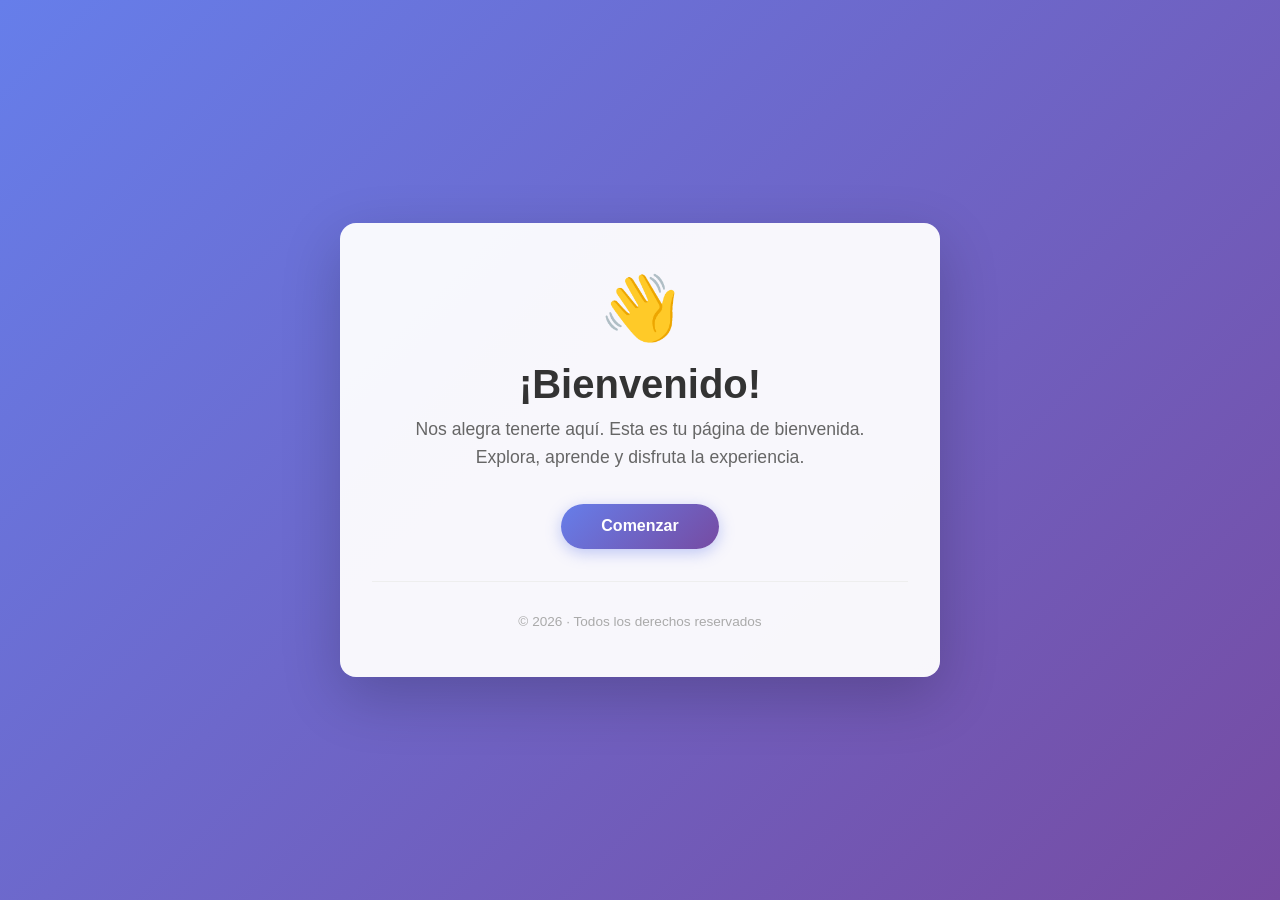
==== index.html @ 2884fd00 "Add welcome page HTML https://claude.ai/code/session_01JZQooZSbKswadDfYvVpJS7" ====
<!DOCTYPE html>
<html lang="es">
<head>
  <meta charset="UTF-8">
  <meta name="viewport" content="width=device-width, initial-scale=1.0">
  <title>Bienvenida</title>
  <style>
    * {
      margin: 0;
      padding: 0;
      box-sizing: border-box;
    }

    body {
      font-family: 'Segoe UI', Tahoma, Geneva, Verdana, sans-serif;
      background: linear-gradient(135deg, #667eea 0%, #764ba2 100%);
      min-height: 100vh;
      display: flex;
      align-items: center;
      justify-content: center;
    }

    .container {
      text-align: center;
      padding: 3rem 2rem;
      background: rgba(255, 255, 255, 0.95);
      border-radius: 16px;
      box-shadow: 0 20px 60px rgba(0, 0, 0, 0.2);
      max-width: 600px;
      width: 90%;
    }

    .icon {
      font-size: 4rem;
      margin-bottom: 1rem;
    }

    h1 {
      font-size: 2.5rem;
      color: #333;
      margin-bottom: 0.5rem;
    }

    .subtitle {
      font-size: 1.1rem;
      color: #666;
      margin-bottom: 2rem;
      line-height: 1.6;
    }

    .btn {
      display: inline-block;
      padding: 0.85rem 2.5rem;
      background: linear-gradient(135deg, #667eea, #764ba2);
      color: white;
      text-decoration: none;
      border-radius: 50px;
      font-size: 1rem;
      font-weight: 600;
      transition: transform 0.2s, box-shadow 0.2s;
      box-shadow: 0 4px 15px rgba(102, 126, 234, 0.4);
    }

    .btn:hover {
      transform: translateY(-2px);
      box-shadow: 0 8px 25px rgba(102, 126, 234, 0.5);
    }

    .divider {
      border: none;
      border-top: 1px solid #eee;
      margin: 2rem 0;
    }

    .footer {
      font-size: 0.85rem;
      color: #aaa;
    }
  </style>
</head>
<body>
  <div class="container">
    <div class="icon">👋</div>
    <h1>¡Bienvenido!</h1>
    <p class="subtitle">
      Nos alegra tenerte aquí. Esta es tu página de bienvenida.<br>
      Explora, aprende y disfruta la experiencia.
    </p>
    <a href="#" class="btn">Comenzar</a>
    <hr class="divider">
    <p class="footer">© 2026 · Todos los derechos reservados</p>
  </div>
</body>
</html>
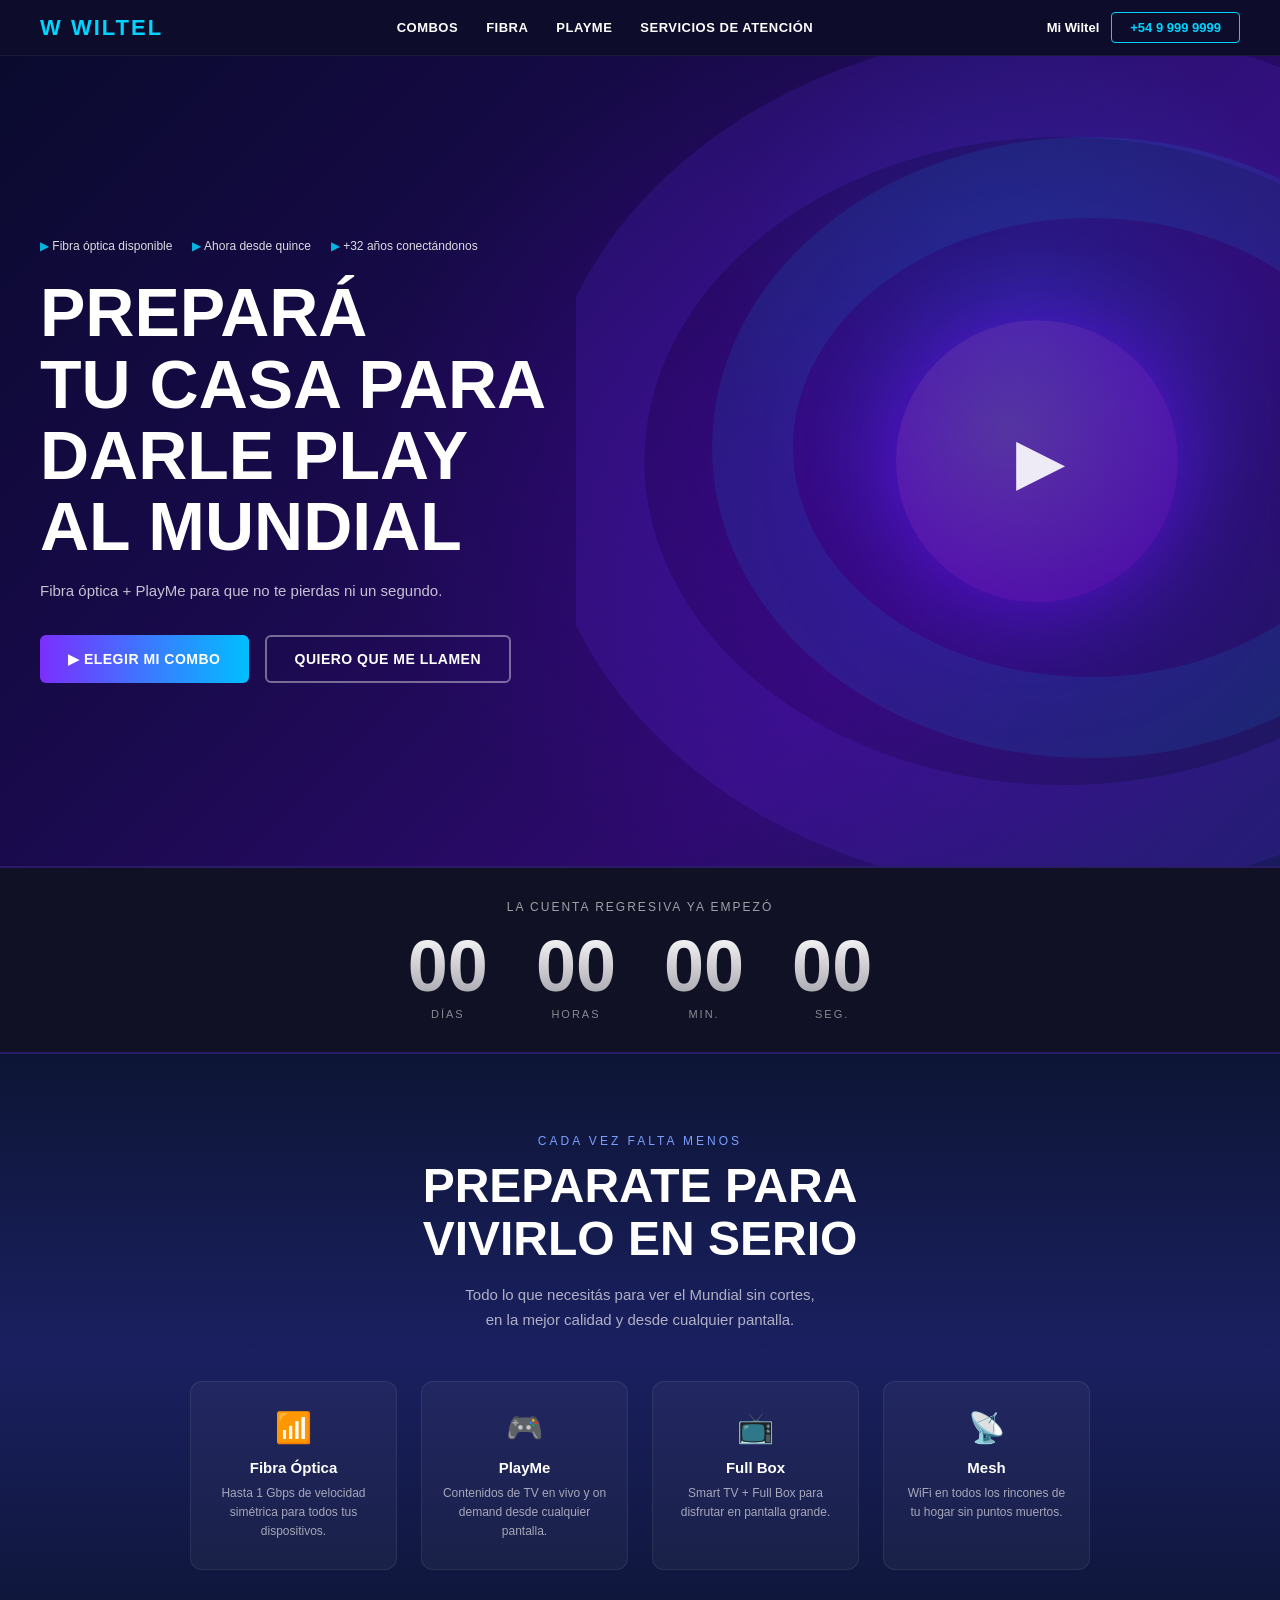
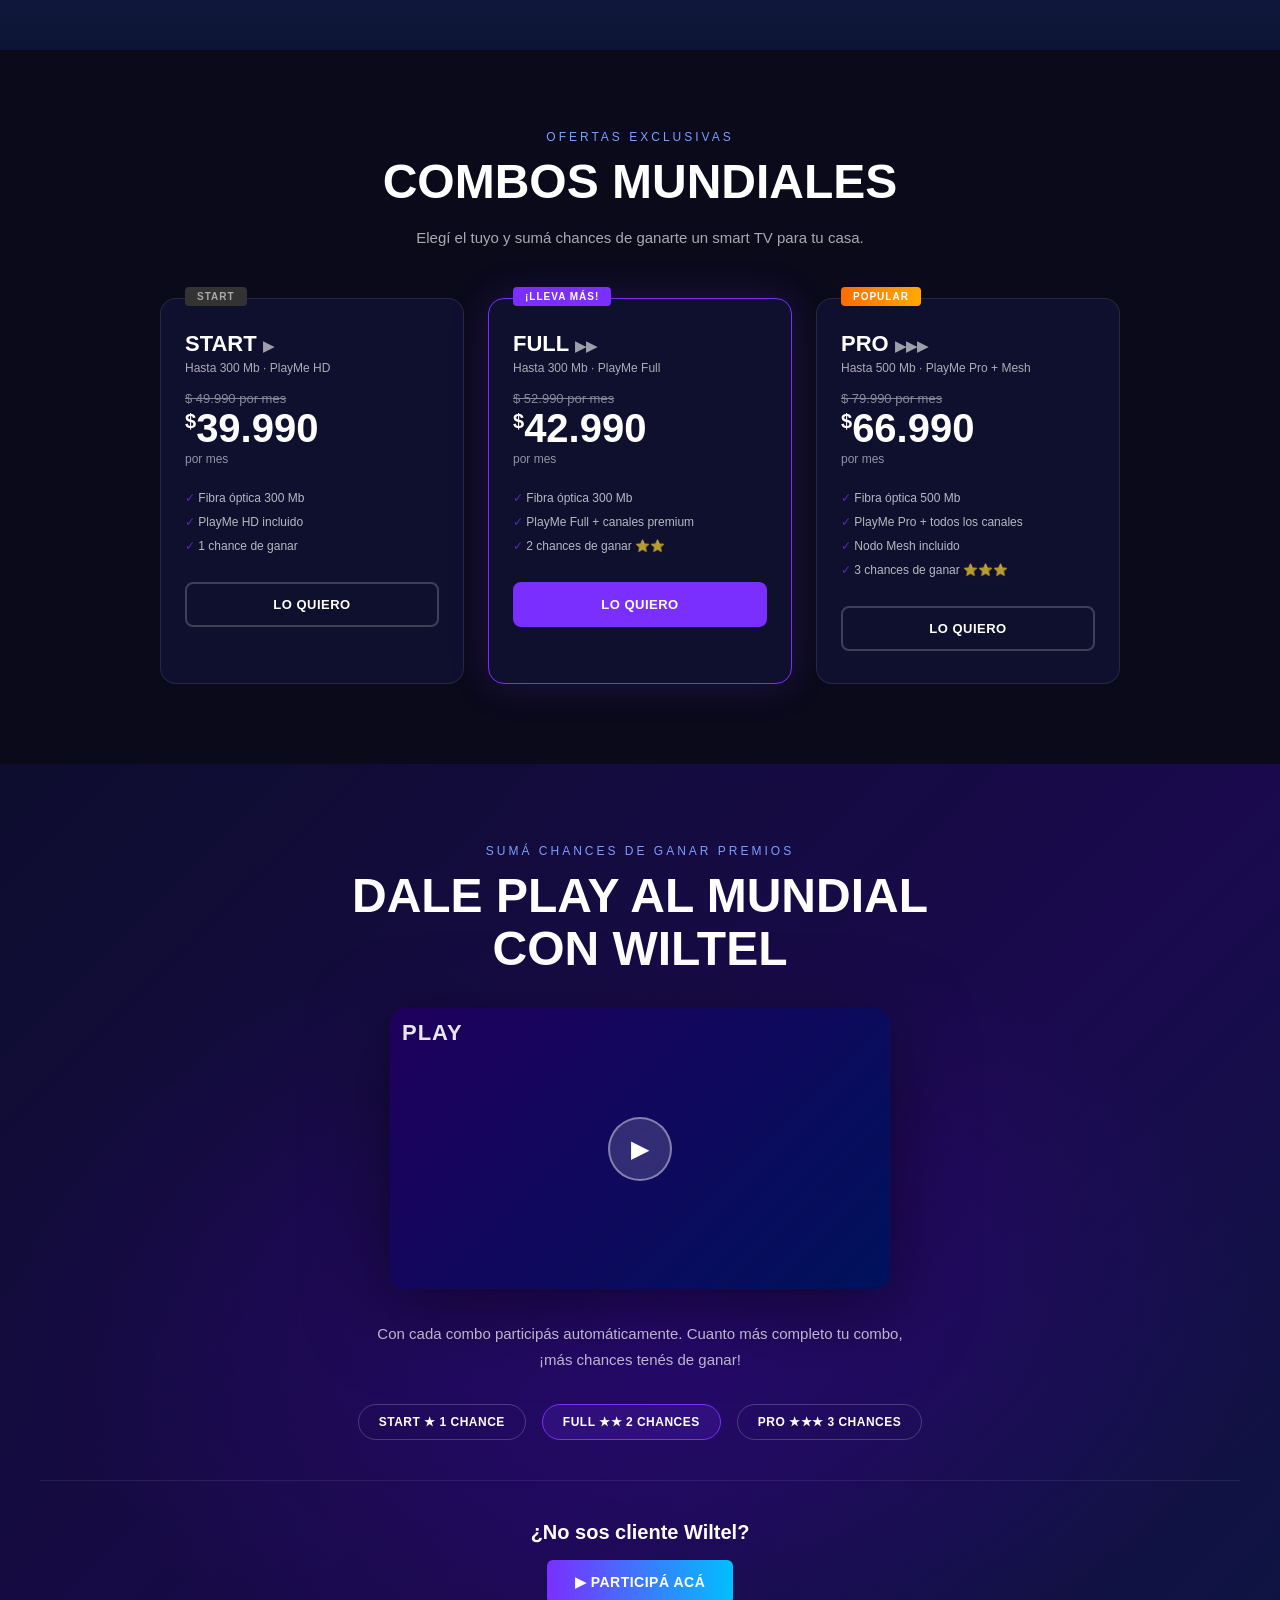
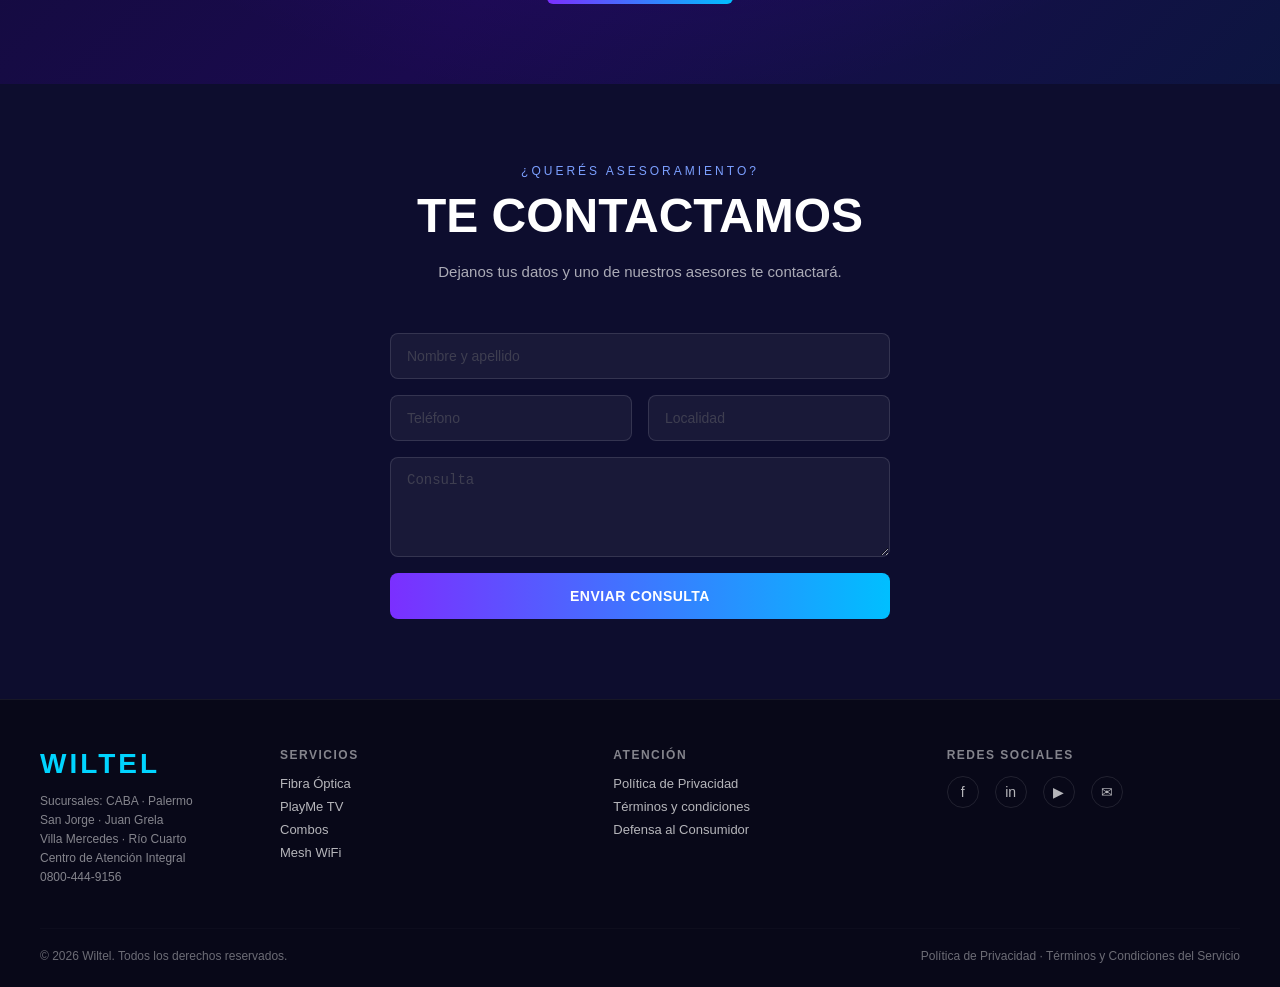
==== commit 4e4d7017: "Add landing page HTML based on Wiltel Mundial design Full single-file implementation with: nav, hero" ====
--- a/index.html
+++ b/index.html
@@ -1,94 +1,812 @@
 <!DOCTYPE html>
 <html lang="es">
 <head>
-  <meta charset="UTF-8">
-  <meta name="viewport" content="width=device-width, initial-scale=1.0">
-  <title>Bienvenida</title>
+  <meta charset="UTF-8" />
+  <meta name="viewport" content="width=device-width, initial-scale=1.0" />
+  <title>Wiltel – Prepará tu casa para darle Play al Mundial</title>
   <style>
-    * {
-      margin: 0;
-      padding: 0;
-      box-sizing: border-box;
-    }
-
+    /* ─── Reset & base ─────────────────────────────────────────── */
+    *, *::before, *::after { box-sizing: border-box; margin: 0; padding: 0; }
+    html { scroll-behavior: smooth; }
     body {
-      font-family: 'Segoe UI', Tahoma, Geneva, Verdana, sans-serif;
-      background: linear-gradient(135deg, #667eea 0%, #764ba2 100%);
-      min-height: 100vh;
+      font-family: 'Segoe UI', Arial, sans-serif;
+      background: #0a0a1a;
+      color: #fff;
+      overflow-x: hidden;
+    }
+    a { color: inherit; text-decoration: none; }
+    img { max-width: 100%; }
+
+    /* ─── NAV ───────────────────────────────────────────────────── */
+    nav {
+      position: sticky;
+      top: 0;
+      z-index: 100;
+      background: #0d0d2b;
+      display: flex;
+      align-items: center;
+      justify-content: space-between;
+      padding: 12px 40px;
+      border-bottom: 1px solid rgba(255,255,255,0.06);
+    }
+    .nav-logo {
+      font-size: 22px;
+      font-weight: 900;
+      color: #00d4ff;
+      letter-spacing: 2px;
+    }
+    .nav-links {
+      display: flex;
+      gap: 28px;
+      list-style: none;
+      font-size: 13px;
+      font-weight: 600;
+      text-transform: uppercase;
+      letter-spacing: .5px;
+    }
+    .nav-links a:hover { color: #00d4ff; }
+    .nav-cta {
+      display: flex;
+      gap: 12px;
+      align-items: center;
+      font-size: 13px;
+      font-weight: 700;
+    }
+    .nav-cta .btn-outline {
+      border: 1.5px solid #00d4ff;
+      color: #00d4ff;
+      padding: 7px 18px;
+      border-radius: 4px;
+    }
+
+    /* ─── HERO ──────────────────────────────────────────────────── */
+    .hero {
+      min-height: 90vh;
+      background: linear-gradient(135deg, #0a0a2e 0%, #1a0a4e 40%, #2d0a6e 70%, #1a1a5e 100%);
+      position: relative;
+      display: flex;
+      align-items: center;
+      padding: 80px 40px;
+      overflow: hidden;
+    }
+    .hero::before {
+      content: '';
+      position: absolute;
+      inset: 0;
+      background:
+        radial-gradient(ellipse 60% 80% at 70% 50%, rgba(120,0,255,.25) 0%, transparent 70%),
+        radial-gradient(ellipse 40% 60% at 80% 30%, rgba(0,150,255,.15) 0%, transparent 60%);
+    }
+    /* Swirl accent lines */
+    .hero::after {
+      content: '';
+      position: absolute;
+      right: 0; top: 0; bottom: 0;
+      width: 55%;
+      background: url("data:image/svg+xml,%3Csvg xmlns='http://www.w3.org/2000/svg' viewBox='0 0 600 600'%3E%3Cellipse cx='400' cy='300' rx='350' ry='280' fill='none' stroke='rgba(100,50,255,0.15)' stroke-width='80'/%3E%3Cellipse cx='420' cy='290' rx='250' ry='200' fill='none' stroke='rgba(0,180,255,0.1)' stroke-width='60'/%3E%3C/svg%3E") center/cover no-repeat;
+      pointer-events: none;
+    }
+    .hero-content {
+      position: relative;
+      z-index: 1;
+      max-width: 580px;
+    }
+    .hero-badges {
+      display: flex;
+      gap: 20px;
+      font-size: 12px;
+      margin-bottom: 24px;
+      opacity: .85;
+    }
+    .hero-badges span::before { content: '▶ '; color: #00d4ff; }
+    .hero h1 {
+      font-size: clamp(36px, 5.5vw, 68px);
+      font-weight: 900;
+      line-height: 1.05;
+      text-transform: uppercase;
+      margin-bottom: 16px;
+    }
+    .hero p {
+      font-size: 15px;
+      opacity: .75;
+      margin-bottom: 32px;
+      line-height: 1.6;
+    }
+    .hero-buttons {
+      display: flex;
+      gap: 16px;
+      flex-wrap: wrap;
+    }
+    .btn-primary {
+      background: linear-gradient(90deg, #7b2fff, #00bfff);
+      color: #fff;
+      padding: 14px 28px;
+      border-radius: 6px;
+      font-size: 14px;
+      font-weight: 700;
+      text-transform: uppercase;
+      letter-spacing: .5px;
+      border: none;
+      cursor: pointer;
+      display: inline-flex;
+      align-items: center;
+      gap: 8px;
+      transition: opacity .2s;
+    }
+    .btn-primary:hover { opacity: .85; }
+    .btn-secondary {
+      background: transparent;
+      color: #fff;
+      padding: 14px 28px;
+      border-radius: 6px;
+      font-size: 14px;
+      font-weight: 700;
+      text-transform: uppercase;
+      letter-spacing: .5px;
+      border: 2px solid rgba(255,255,255,.4);
+      cursor: pointer;
+      transition: border-color .2s;
+    }
+    .btn-secondary:hover { border-color: #fff; }
+
+    /* Play orb */
+    .hero-orb {
+      position: absolute;
+      right: 8%;
+      top: 50%;
+      transform: translateY(-50%);
+      width: clamp(180px, 22vw, 300px);
+      aspect-ratio: 1;
+      background: radial-gradient(circle at 40% 40%, rgba(255,255,255,.15), rgba(120,0,255,.4));
+      border-radius: 50%;
       display: flex;
       align-items: center;
       justify-content: center;
-    }
-
-    .container {
+      box-shadow: 0 0 80px rgba(120,0,255,.5), 0 0 160px rgba(0,150,255,.2);
+      z-index: 1;
+    }
+    .hero-orb::after {
+      content: '▶';
+      font-size: clamp(40px, 5vw, 70px);
+      color: rgba(255,255,255,.9);
+      margin-left: 8px;
+    }
+
+    /* ─── COUNTDOWN ─────────────────────────────────────────────── */
+    .countdown-bar {
+      background: #111125;
+      padding: 32px 40px;
       text-align: center;
-      padding: 3rem 2rem;
-      background: rgba(255, 255, 255, 0.95);
+      border-top: 2px solid rgba(100,50,255,.3);
+      border-bottom: 2px solid rgba(100,50,255,.3);
+    }
+    .countdown-bar p {
+      font-size: 12px;
+      text-transform: uppercase;
+      letter-spacing: 2px;
+      opacity: .6;
+      margin-bottom: 16px;
+    }
+    .countdown-units {
+      display: flex;
+      justify-content: center;
+      gap: clamp(16px, 4vw, 48px);
+    }
+    .countdown-unit {
+      display: flex;
+      flex-direction: column;
+      align-items: center;
+      gap: 6px;
+    }
+    .countdown-number {
+      font-size: clamp(36px, 6vw, 72px);
+      font-weight: 900;
+      line-height: 1;
+      background: linear-gradient(180deg, #fff 0%, rgba(255,255,255,.6) 100%);
+      -webkit-background-clip: text;
+      -webkit-text-fill-color: transparent;
+    }
+    .countdown-label {
+      font-size: 11px;
+      letter-spacing: 2px;
+      text-transform: uppercase;
+      opacity: .5;
+    }
+
+    /* ─── FEATURES ──────────────────────────────────────────────── */
+    .features {
+      background: linear-gradient(180deg, #0d1535 0%, #1a2060 50%, #0d1535 100%);
+      padding: 80px 40px;
+      text-align: center;
+    }
+    .section-eyebrow {
+      font-size: 12px;
+      letter-spacing: 3px;
+      text-transform: uppercase;
+      color: #7b9fff;
+      margin-bottom: 12px;
+    }
+    .section-title {
+      font-size: clamp(28px, 4vw, 48px);
+      font-weight: 900;
+      text-transform: uppercase;
+      line-height: 1.1;
+      margin-bottom: 16px;
+    }
+    .section-subtitle {
+      font-size: 15px;
+      opacity: .65;
+      max-width: 540px;
+      margin: 0 auto 48px;
+      line-height: 1.7;
+    }
+    .features-grid {
+      display: grid;
+      grid-template-columns: repeat(auto-fit, minmax(180px, 1fr));
+      gap: 24px;
+      max-width: 900px;
+      margin: 0 auto;
+    }
+    .feature-card {
+      background: rgba(255,255,255,.04);
+      border: 1px solid rgba(255,255,255,.08);
+      border-radius: 12px;
+      padding: 28px 20px;
+      text-align: center;
+      transition: border-color .2s, transform .2s;
+    }
+    .feature-card:hover { border-color: rgba(0,212,255,.4); transform: translateY(-4px); }
+    .feature-icon {
+      font-size: 30px;
+      margin-bottom: 14px;
+      display: block;
+    }
+    .feature-card h3 { font-size: 15px; font-weight: 800; margin-bottom: 8px; }
+    .feature-card p { font-size: 12px; opacity: .6; line-height: 1.6; }
+
+    /* ─── COMBOS ────────────────────────────────────────────────── */
+    .combos {
+      background: #0a0a1a;
+      padding: 80px 40px;
+      text-align: center;
+    }
+    .combos-grid {
+      display: grid;
+      grid-template-columns: repeat(auto-fit, minmax(260px, 1fr));
+      gap: 24px;
+      max-width: 960px;
+      margin: 0 auto;
+    }
+    .combo-card {
+      background: #0f0f2e;
+      border: 1px solid rgba(255,255,255,.1);
       border-radius: 16px;
-      box-shadow: 0 20px 60px rgba(0, 0, 0, 0.2);
-      max-width: 600px;
-      width: 90%;
-    }
-
-    .icon {
-      font-size: 4rem;
-      margin-bottom: 1rem;
-    }
-
-    h1 {
-      font-size: 2.5rem;
-      color: #333;
-      margin-bottom: 0.5rem;
-    }
-
-    .subtitle {
-      font-size: 1.1rem;
-      color: #666;
-      margin-bottom: 2rem;
-      line-height: 1.6;
-    }
-
-    .btn {
-      display: inline-block;
-      padding: 0.85rem 2.5rem;
-      background: linear-gradient(135deg, #667eea, #764ba2);
-      color: white;
-      text-decoration: none;
+      padding: 32px 24px;
+      text-align: left;
+      position: relative;
+      transition: transform .2s;
+    }
+    .combo-card:hover { transform: translateY(-6px); }
+    .combo-badge {
+      position: absolute;
+      top: -12px;
+      left: 24px;
+      font-size: 10px;
+      font-weight: 800;
+      text-transform: uppercase;
+      letter-spacing: 1px;
+      padding: 4px 12px;
+      border-radius: 4px;
+    }
+    .badge-start { background: #333; color: #aaa; }
+    .badge-full { background: #7b2fff; color: #fff; }
+    .badge-pro { background: linear-gradient(90deg, #ff6b00, #ffaa00); color: #fff; }
+    .combo-name {
+      font-size: 22px;
+      font-weight: 900;
+      text-transform: uppercase;
+      margin-bottom: 4px;
+    }
+    .combo-name span { font-size: 14px; opacity: .6; }
+    .combo-speeds {
+      font-size: 12px;
+      opacity: .65;
+      margin-bottom: 16px;
+    }
+    .combo-price-old {
+      font-size: 13px;
+      opacity: .5;
+      text-decoration: line-through;
+      margin-bottom: 2px;
+    }
+    .combo-price {
+      font-size: clamp(28px, 4vw, 40px);
+      font-weight: 900;
+      line-height: 1;
+      margin-bottom: 4px;
+    }
+    .combo-price sup { font-size: .5em; vertical-align: super; }
+    .combo-price-label { font-size: 12px; opacity: .55; margin-bottom: 20px; }
+    .combo-features { list-style: none; font-size: 12px; opacity: .7; line-height: 2; margin-bottom: 24px; }
+    .combo-features li::before { content: '✓ '; color: #7b2fff; }
+    .btn-combo {
+      width: 100%;
+      padding: 13px;
+      border-radius: 8px;
+      font-size: 13px;
+      font-weight: 800;
+      text-transform: uppercase;
+      letter-spacing: .5px;
+      border: 2px solid rgba(255,255,255,.2);
+      background: transparent;
+      color: #fff;
+      cursor: pointer;
+      transition: background .2s, border-color .2s;
+    }
+    .btn-combo:hover { background: rgba(255,255,255,.08); border-color: #fff; }
+    .combo-card.featured { border-color: #7b2fff; box-shadow: 0 0 40px rgba(123,47,255,.2); }
+    .combo-card.featured .btn-combo { background: #7b2fff; border-color: #7b2fff; }
+    .combo-card.featured .btn-combo:hover { background: #6a1fff; }
+
+    /* ─── PROMO ─────────────────────────────────────────────────── */
+    .promo {
+      background: linear-gradient(135deg, #0d0d2e 0%, #1a0a4e 60%, #0d1540 100%);
+      padding: 80px 40px;
+      text-align: center;
+      position: relative;
+      overflow: hidden;
+    }
+    .promo::before {
+      content: '';
+      position: absolute;
+      inset: 0;
+      background: radial-gradient(ellipse 70% 60% at 50% 60%, rgba(100,0,255,.18) 0%, transparent 70%);
+    }
+    .promo-inner { position: relative; z-index: 1; }
+    .promo-video {
+      width: min(500px, 90%);
+      aspect-ratio: 16/9;
+      margin: 32px auto;
+      border-radius: 16px;
+      overflow: hidden;
+      background: linear-gradient(135deg, #1a0050 0%, #001a50 100%);
+      display: flex;
+      align-items: center;
+      justify-content: center;
+      position: relative;
+      box-shadow: 0 20px 80px rgba(0,0,0,.5);
+    }
+    .promo-video-bg {
+      position: absolute;
+      inset: 0;
+      background: linear-gradient(135deg, #200060, #001060);
+      opacity: .8;
+    }
+    .promo-play-btn {
+      position: relative;
+      z-index: 1;
+      width: 64px;
+      height: 64px;
+      background: rgba(255,255,255,.15);
+      border: 2px solid rgba(255,255,255,.4);
+      border-radius: 50%;
+      display: flex;
+      align-items: center;
+      justify-content: center;
+      font-size: 24px;
+      backdrop-filter: blur(8px);
+      cursor: pointer;
+      transition: background .2s;
+    }
+    .promo-play-btn:hover { background: rgba(255,255,255,.25); }
+    .promo-video-label {
+      position: absolute;
+      top: 12px;
+      left: 12px;
+      font-size: 22px;
+      font-weight: 900;
+      color: rgba(255,255,255,.9);
+      letter-spacing: 1px;
+    }
+    .promo-desc {
+      max-width: 540px;
+      margin: 0 auto 32px;
+      font-size: 15px;
+      opacity: .7;
+      line-height: 1.7;
+    }
+    .promo-chances {
+      display: flex;
+      justify-content: center;
+      gap: 16px;
+      flex-wrap: wrap;
+      margin-bottom: 32px;
+    }
+    .chance-pill {
+      padding: 10px 20px;
       border-radius: 50px;
-      font-size: 1rem;
-      font-weight: 600;
-      transition: transform 0.2s, box-shadow 0.2s;
-      box-shadow: 0 4px 15px rgba(102, 126, 234, 0.4);
-    }
-
-    .btn:hover {
-      transform: translateY(-2px);
-      box-shadow: 0 8px 25px rgba(102, 126, 234, 0.5);
-    }
-
-    .divider {
+      font-size: 12px;
+      font-weight: 700;
+      text-transform: uppercase;
+      letter-spacing: .5px;
+      border: 1.5px solid rgba(255,255,255,.2);
+    }
+    .chance-pill.active { border-color: #7b2fff; background: rgba(123,47,255,.15); }
+    .non-client {
+      margin-top: 40px;
+      padding-top: 40px;
+      border-top: 1px solid rgba(255,255,255,.08);
+    }
+    .non-client p { font-size: 20px; font-weight: 700; margin-bottom: 16px; }
+
+    /* ─── CONTACT ───────────────────────────────────────────────── */
+    .contact {
+      background: #0d0d2e;
+      padding: 80px 40px;
+      text-align: center;
+    }
+    .contact-form {
+      max-width: 500px;
+      margin: 40px auto 0;
+      display: grid;
+      gap: 16px;
+    }
+    .form-row { display: grid; grid-template-columns: 1fr 1fr; gap: 16px; }
+    .contact-form input,
+    .contact-form textarea {
+      background: rgba(255,255,255,.05);
+      border: 1px solid rgba(255,255,255,.12);
+      border-radius: 8px;
+      padding: 14px 16px;
+      color: #fff;
+      font-size: 14px;
+      width: 100%;
+      transition: border-color .2s;
+    }
+    .contact-form input::placeholder,
+    .contact-form textarea::placeholder { opacity: .4; }
+    .contact-form input:focus,
+    .contact-form textarea:focus { outline: none; border-color: #7b2fff; }
+    .contact-form textarea { resize: vertical; min-height: 100px; }
+    .btn-submit {
+      background: linear-gradient(90deg, #7b2fff, #00bfff);
       border: none;
-      border-top: 1px solid #eee;
-      margin: 2rem 0;
-    }
-
-    .footer {
-      font-size: 0.85rem;
-      color: #aaa;
+      color: #fff;
+      padding: 15px;
+      border-radius: 8px;
+      font-size: 14px;
+      font-weight: 800;
+      text-transform: uppercase;
+      letter-spacing: .5px;
+      cursor: pointer;
+      transition: opacity .2s;
+    }
+    .btn-submit:hover { opacity: .85; }
+
+    /* ─── FOOTER ────────────────────────────────────────────────── */
+    footer {
+      background: #080818;
+      padding: 48px 40px 24px;
+      border-top: 1px solid rgba(255,255,255,.06);
+    }
+    .footer-top {
+      display: grid;
+      grid-template-columns: 200px 1fr 1fr 1fr;
+      gap: 40px;
+      margin-bottom: 40px;
+    }
+    .footer-logo { font-size: 28px; font-weight: 900; color: #00d4ff; letter-spacing: 3px; margin-bottom: 12px; }
+    .footer-tagline { font-size: 12px; opacity: .5; line-height: 1.6; }
+    .footer-col h4 { font-size: 12px; font-weight: 700; text-transform: uppercase; letter-spacing: 1.5px; margin-bottom: 14px; opacity: .5; }
+    .footer-col ul { list-style: none; }
+    .footer-col li { font-size: 13px; opacity: .7; margin-bottom: 8px; cursor: pointer; transition: opacity .2s; }
+    .footer-col li:hover { opacity: 1; }
+    .footer-bottom {
+      border-top: 1px solid rgba(255,255,255,.06);
+      padding-top: 20px;
+      display: flex;
+      justify-content: space-between;
+      align-items: center;
+      font-size: 12px;
+      opacity: .4;
+      flex-wrap: wrap;
+      gap: 12px;
+    }
+    .social-links { display: flex; gap: 16px; }
+    .social-icon {
+      width: 32px; height: 32px;
+      border: 1px solid rgba(255,255,255,.15);
+      border-radius: 50%;
+      display: flex; align-items: center; justify-content: center;
+      font-size: 14px;
+      opacity: .7;
+      cursor: pointer;
+      transition: opacity .2s, border-color .2s;
+    }
+    .social-icon:hover { opacity: 1; border-color: #00d4ff; }
+
+    /* ─── Responsive ────────────────────────────────────────────── */
+    @media (max-width: 768px) {
+      nav { padding: 12px 20px; }
+      .nav-links { display: none; }
+      .hero { padding: 60px 20px; }
+      .hero-orb { display: none; }
+      .countdown-bar, .features, .combos, .promo, .contact { padding: 60px 20px; }
+      .footer-top { grid-template-columns: 1fr 1fr; }
+      .form-row { grid-template-columns: 1fr; }
+      footer { padding: 40px 20px 20px; }
+    }
+    @media (max-width: 480px) {
+      .footer-top { grid-template-columns: 1fr; }
     }
   </style>
 </head>
 <body>
-  <div class="container">
-    <div class="icon">👋</div>
-    <h1>¡Bienvenido!</h1>
-    <p class="subtitle">
-      Nos alegra tenerte aquí. Esta es tu página de bienvenida.<br>
-      Explora, aprende y disfruta la experiencia.
+
+  <!-- NAV -->
+  <nav>
+    <div class="nav-logo">W WILTEL</div>
+    <ul class="nav-links">
+      <li><a href="#">Combos</a></li>
+      <li><a href="#">Fibra</a></li>
+      <li><a href="#">PlayMe</a></li>
+      <li><a href="#">Servicios de Atención</a></li>
+    </ul>
+    <div class="nav-cta">
+      <a href="#">Mi Wiltel</a>
+      <a href="tel:+549999999999" class="btn-outline">+54 9 999 9999</a>
+    </div>
+  </nav>
+
+  <!-- HERO -->
+  <section class="hero">
+    <div class="hero-content">
+      <div class="hero-badges">
+        <span>Fibra óptica disponible</span>
+        <span>Ahora desde quince</span>
+        <span>+32 años conectándonos</span>
+      </div>
+      <h1>Prepará<br>tu casa para<br>darle play<br>al Mundial</h1>
+      <p>Fibra óptica + PlayMe para que no te pierdas ni un segundo.</p>
+      <div class="hero-buttons">
+        <button class="btn-primary">▶ Elegir mi combo</button>
+        <button class="btn-secondary">Quiero que me llamen</button>
+      </div>
+    </div>
+    <div class="hero-orb"></div>
+  </section>
+
+  <!-- COUNTDOWN -->
+  <section class="countdown-bar">
+    <p>La cuenta regresiva ya empezó</p>
+    <div class="countdown-units">
+      <div class="countdown-unit">
+        <span class="countdown-number" id="cd-days">78</span>
+        <span class="countdown-label">Días</span>
+      </div>
+      <div class="countdown-unit">
+        <span class="countdown-number" id="cd-hours">03</span>
+        <span class="countdown-label">Horas</span>
+      </div>
+      <div class="countdown-unit">
+        <span class="countdown-number" id="cd-mins">21</span>
+        <span class="countdown-label">Min.</span>
+      </div>
+      <div class="countdown-unit">
+        <span class="countdown-number" id="cd-secs">43</span>
+        <span class="countdown-label">Seg.</span>
+      </div>
+    </div>
+  </section>
+
+  <!-- FEATURES -->
+  <section class="features">
+    <p class="section-eyebrow">Cada vez falta menos</p>
+    <h2 class="section-title">Preparate para<br>vivirlo en serio</h2>
+    <p class="section-subtitle">
+      Todo lo que necesitás para ver el Mundial sin cortes,<br>
+      en la mejor calidad y desde cualquier pantalla.
     </p>
-    <a href="#" class="btn">Comenzar</a>
-    <hr class="divider">
-    <p class="footer">© 2026 · Todos los derechos reservados</p>
-  </div>
+    <div class="features-grid">
+      <div class="feature-card">
+        <span class="feature-icon">📶</span>
+        <h3>Fibra Óptica</h3>
+        <p>Hasta 1 Gbps de velocidad simétrica para todos tus dispositivos.</p>
+      </div>
+      <div class="feature-card">
+        <span class="feature-icon">🎮</span>
+        <h3>PlayMe</h3>
+        <p>Contenidos de TV en vivo y on demand desde cualquier pantalla.</p>
+      </div>
+      <div class="feature-card">
+        <span class="feature-icon">📺</span>
+        <h3>Full Box</h3>
+        <p>Smart TV + Full Box para disfrutar en pantalla grande.</p>
+      </div>
+      <div class="feature-card">
+        <span class="feature-icon">📡</span>
+        <h3>Mesh</h3>
+        <p>WiFi en todos los rincones de tu hogar sin puntos muertos.</p>
+      </div>
+    </div>
+  </section>
+
+  <!-- COMBOS -->
+  <section class="combos">
+    <p class="section-eyebrow">Ofertas exclusivas</p>
+    <h2 class="section-title">Combos Mundiales</h2>
+    <p class="section-subtitle">
+      Elegí el tuyo y sumá chances de ganarte un smart TV para tu casa.
+    </p>
+    <div class="combos-grid">
+
+      <!-- START -->
+      <div class="combo-card">
+        <span class="combo-badge badge-start">Start</span>
+        <div class="combo-name">START <span>▶</span></div>
+        <div class="combo-speeds">Hasta 300 Mb · PlayMe HD</div>
+        <div class="combo-price-old">$ 49.990 por mes</div>
+        <div class="combo-price"><sup>$</sup>39.990</div>
+        <div class="combo-price-label">por mes</div>
+        <ul class="combo-features">
+          <li>Fibra óptica 300 Mb</li>
+          <li>PlayMe HD incluido</li>
+          <li>1 chance de ganar</li>
+        </ul>
+        <button class="btn-combo">Lo quiero</button>
+      </div>
+
+      <!-- FULL -->
+      <div class="combo-card featured">
+        <span class="combo-badge badge-full">¡LLEVA MÁS!</span>
+        <div class="combo-name">FULL <span>▶▶</span></div>
+        <div class="combo-speeds">Hasta 300 Mb · PlayMe Full</div>
+        <div class="combo-price-old">$ 52.990 por mes</div>
+        <div class="combo-price"><sup>$</sup>42.990</div>
+        <div class="combo-price-label">por mes</div>
+        <ul class="combo-features">
+          <li>Fibra óptica 300 Mb</li>
+          <li>PlayMe Full + canales premium</li>
+          <li>2 chances de ganar ⭐⭐</li>
+        </ul>
+        <button class="btn-combo">Lo quiero</button>
+      </div>
+
+      <!-- PRO -->
+      <div class="combo-card">
+        <span class="combo-badge badge-pro">Popular</span>
+        <div class="combo-name">PRO <span>▶▶▶</span></div>
+        <div class="combo-speeds">Hasta 500 Mb · PlayMe Pro + Mesh</div>
+        <div class="combo-price-old">$ 79.990 por mes</div>
+        <div class="combo-price"><sup>$</sup>66.990</div>
+        <div class="combo-price-label">por mes</div>
+        <ul class="combo-features">
+          <li>Fibra óptica 500 Mb</li>
+          <li>PlayMe Pro + todos los canales</li>
+          <li>Nodo Mesh incluido</li>
+          <li>3 chances de ganar ⭐⭐⭐</li>
+        </ul>
+        <button class="btn-combo">Lo quiero</button>
+      </div>
+
+    </div>
+  </section>
+
+  <!-- PROMO -->
+  <section class="promo">
+    <div class="promo-inner">
+      <p class="section-eyebrow">Sumá chances de ganar premios</p>
+      <h2 class="section-title">Dale play al Mundial<br>con Wiltel</h2>
+
+      <div class="promo-video">
+        <div class="promo-video-bg"></div>
+        <span class="promo-video-label">PLAY</span>
+        <div class="promo-play-btn">▶</div>
+      </div>
+
+      <p class="promo-desc">
+        Con cada combo participás automáticamente. Cuanto más completo
+        tu combo, ¡más chances tenés de ganar!
+      </p>
+
+      <div class="promo-chances">
+        <div class="chance-pill">START ★ 1 CHANCE</div>
+        <div class="chance-pill active">FULL ★★ 2 CHANCES</div>
+        <div class="chance-pill">PRO ★★★ 3 CHANCES</div>
+      </div>
+
+      <div class="non-client">
+        <p>¿No sos cliente Wiltel?</p>
+        <button class="btn-primary">▶ Participá acá</button>
+      </div>
+    </div>
+  </section>
+
+  <!-- CONTACT -->
+  <section class="contact">
+    <p class="section-eyebrow">¿Querés asesoramiento?</p>
+    <h2 class="section-title">Te contactamos</h2>
+    <p class="section-subtitle">
+      Dejanos tus datos y uno de nuestros asesores te contactará.
+    </p>
+    <form class="contact-form" onsubmit="return false;">
+      <input type="text" placeholder="Nombre y apellido" />
+      <div class="form-row">
+        <input type="tel" placeholder="Teléfono" />
+        <input type="text" placeholder="Localidad" />
+      </div>
+      <textarea placeholder="Consulta"></textarea>
+      <button type="submit" class="btn-submit">Enviar consulta</button>
+    </form>
+  </section>
+
+  <!-- FOOTER -->
+  <footer>
+    <div class="footer-top">
+      <div>
+        <div class="footer-logo">WILTEL</div>
+        <p class="footer-tagline">
+          Sucursales: CABA · Palermo<br>
+          San Jorge · Juan Grela<br>
+          Villa Mercedes · Río Cuarto<br>
+          Centro de Atención Integral<br>
+          0800-444-9156
+        </p>
+      </div>
+      <div class="footer-col">
+        <h4>Servicios</h4>
+        <ul>
+          <li>Fibra Óptica</li>
+          <li>PlayMe TV</li>
+          <li>Combos</li>
+          <li>Mesh WiFi</li>
+        </ul>
+      </div>
+      <div class="footer-col">
+        <h4>Atención</h4>
+        <ul>
+          <li>Política de Privacidad</li>
+          <li>Términos y condiciones</li>
+          <li>Defensa al Consumidor</li>
+        </ul>
+      </div>
+      <div class="footer-col">
+        <h4>Redes sociales</h4>
+        <div class="social-links">
+          <div class="social-icon">f</div>
+          <div class="social-icon">in</div>
+          <div class="social-icon">▶</div>
+          <div class="social-icon">✉</div>
+        </div>
+      </div>
+    </div>
+    <div class="footer-bottom">
+      <span>© 2026 Wiltel. Todos los derechos reservados.</span>
+      <span>Política de Privacidad · Términos y Condiciones del Servicio</span>
+    </div>
+  </footer>
+
+  <!-- COUNTDOWN SCRIPT -->
+  <script>
+    // Target: 2026 FIFA World Cup opening (Jun 11, 2026)
+    const target = new Date('2026-06-11T00:00:00').getTime();
+
+    function updateCountdown() {
+      const now = Date.now();
+      const diff = Math.max(0, target - now);
+      const days  = Math.floor(diff / 86400000);
+      const hours = Math.floor((diff % 86400000) / 3600000);
+      const mins  = Math.floor((diff % 3600000)  / 60000);
+      const secs  = Math.floor((diff % 60000)    / 1000);
+      document.getElementById('cd-days').textContent  = String(days).padStart(2, '0');
+      document.getElementById('cd-hours').textContent = String(hours).padStart(2, '0');
+      document.getElementById('cd-mins').textContent  = String(mins).padStart(2, '0');
+      document.getElementById('cd-secs').textContent  = String(secs).padStart(2, '0');
+    }
+
+    updateCountdown();
+    setInterval(updateCountdown, 1000);
+  </script>
+
 </body>
 </html>
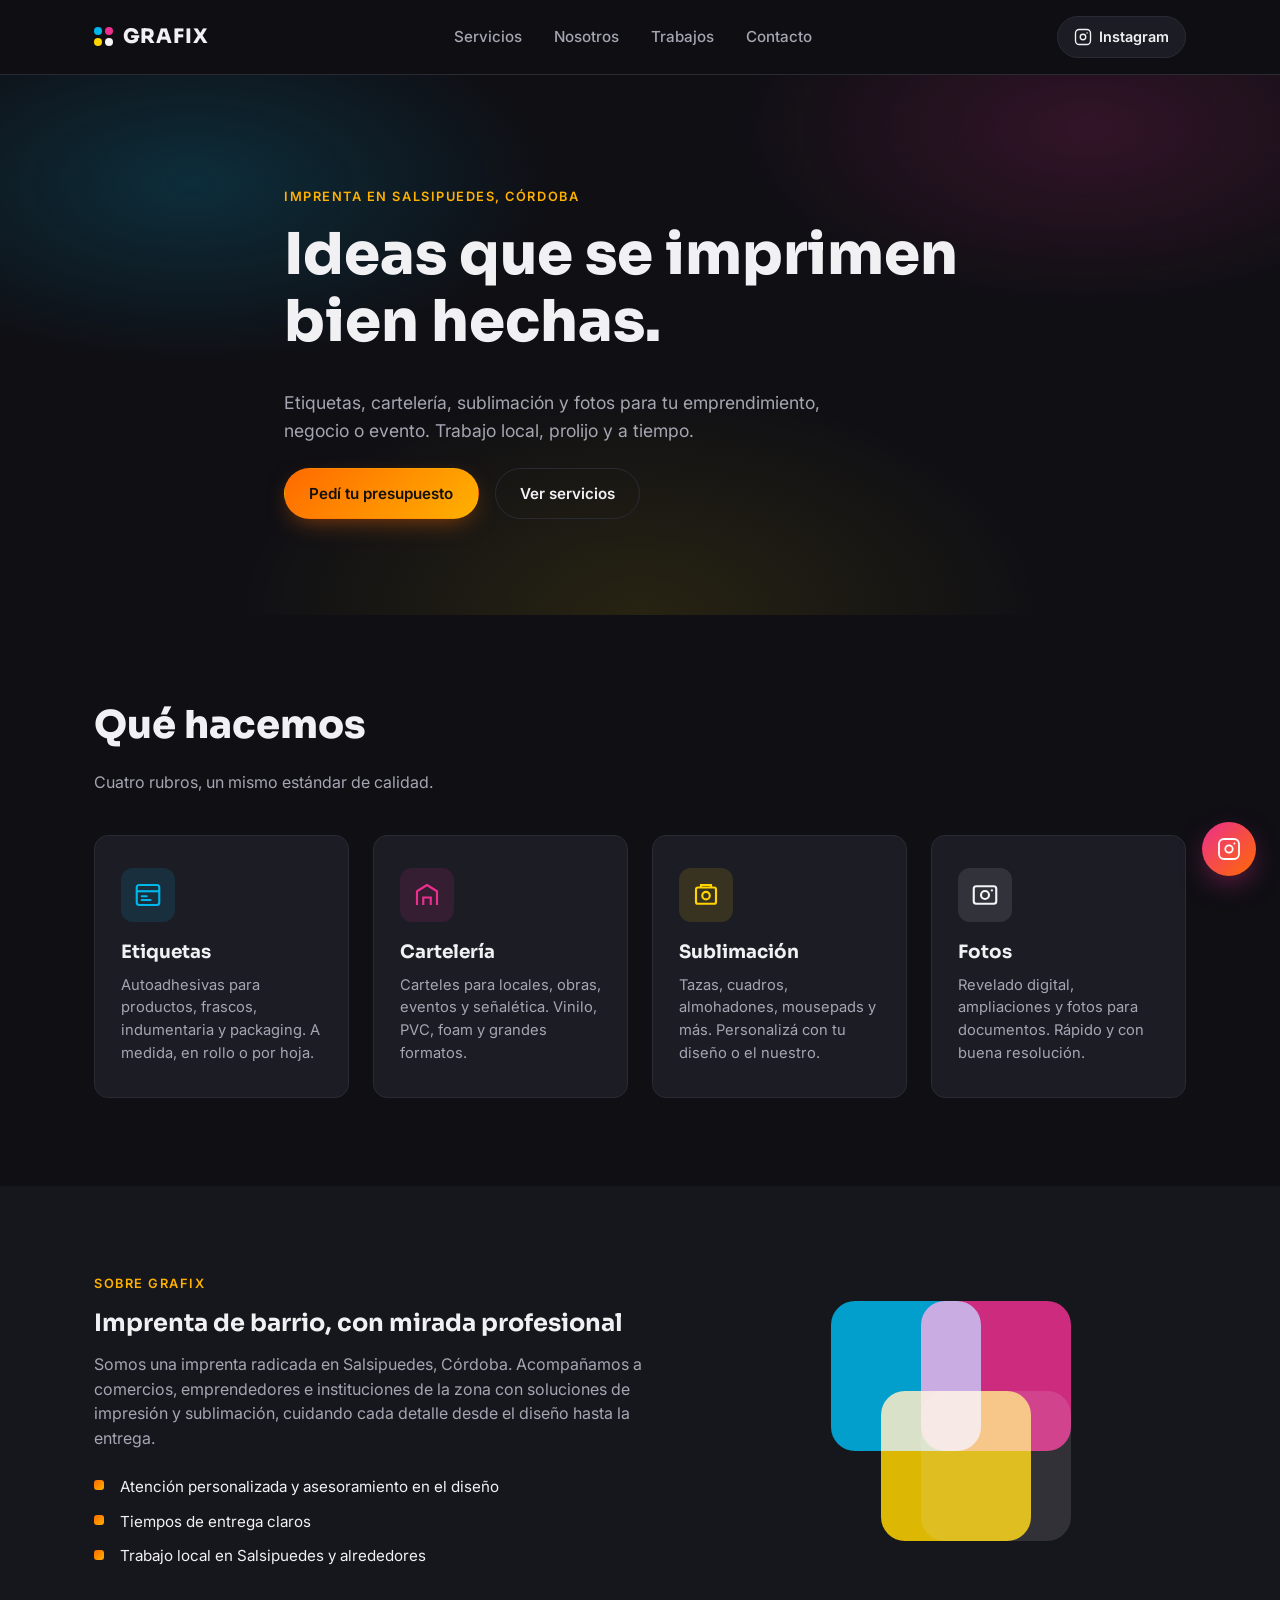
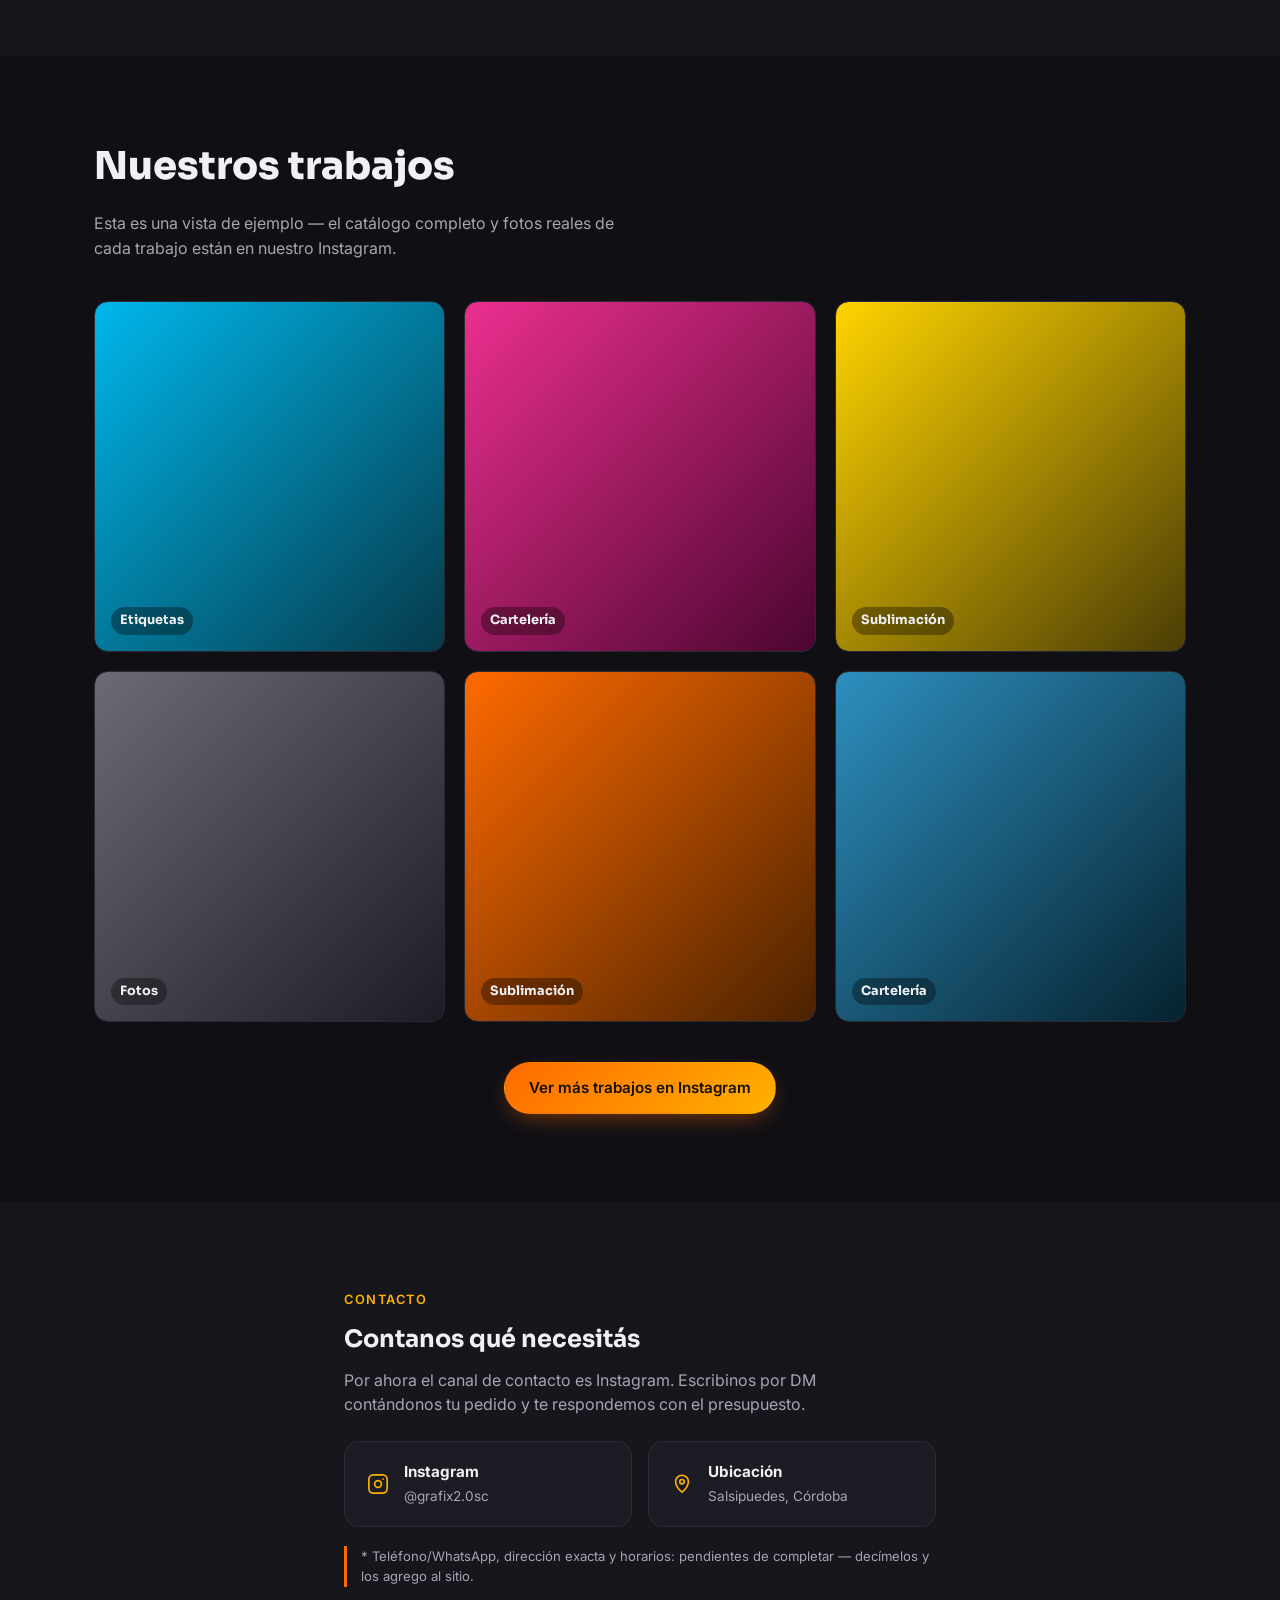
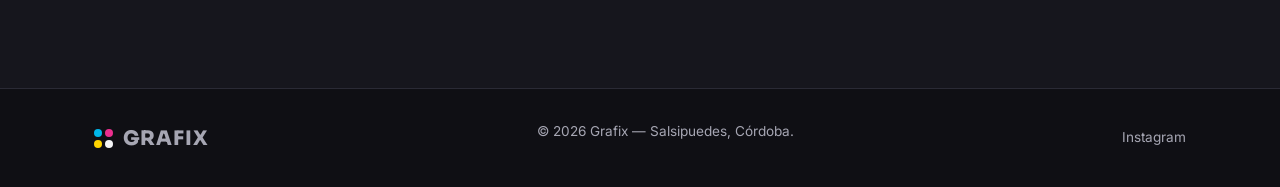
==== commit 33d39975: "Crear sitio web para Grafix, imprenta en Salsipuedes Landing page estática (HTML/CSS/JS) con seccion" ====
--- a/index.html
+++ b/index.html
@@ -1,812 +1,222 @@
 <!DOCTYPE html>
-<html lang="es">
+<html lang="es-AR">
 <head>
-  <meta charset="UTF-8" />
-  <meta name="viewport" content="width=device-width, initial-scale=1.0" />
-  <title>Wiltel – Prepará tu casa para darle Play al Mundial</title>
-  <style>
-    /* ─── Reset & base ─────────────────────────────────────────── */
-    *, *::before, *::after { box-sizing: border-box; margin: 0; padding: 0; }
-    html { scroll-behavior: smooth; }
-    body {
-      font-family: 'Segoe UI', Arial, sans-serif;
-      background: #0a0a1a;
-      color: #fff;
-      overflow-x: hidden;
-    }
-    a { color: inherit; text-decoration: none; }
-    img { max-width: 100%; }
-
-    /* ─── NAV ───────────────────────────────────────────────────── */
-    nav {
-      position: sticky;
-      top: 0;
-      z-index: 100;
-      background: #0d0d2b;
-      display: flex;
-      align-items: center;
-      justify-content: space-between;
-      padding: 12px 40px;
-      border-bottom: 1px solid rgba(255,255,255,0.06);
-    }
-    .nav-logo {
-      font-size: 22px;
-      font-weight: 900;
-      color: #00d4ff;
-      letter-spacing: 2px;
-    }
-    .nav-links {
-      display: flex;
-      gap: 28px;
-      list-style: none;
-      font-size: 13px;
-      font-weight: 600;
-      text-transform: uppercase;
-      letter-spacing: .5px;
-    }
-    .nav-links a:hover { color: #00d4ff; }
-    .nav-cta {
-      display: flex;
-      gap: 12px;
-      align-items: center;
-      font-size: 13px;
-      font-weight: 700;
-    }
-    .nav-cta .btn-outline {
-      border: 1.5px solid #00d4ff;
-      color: #00d4ff;
-      padding: 7px 18px;
-      border-radius: 4px;
-    }
-
-    /* ─── HERO ──────────────────────────────────────────────────── */
-    .hero {
-      min-height: 90vh;
-      background: linear-gradient(135deg, #0a0a2e 0%, #1a0a4e 40%, #2d0a6e 70%, #1a1a5e 100%);
-      position: relative;
-      display: flex;
-      align-items: center;
-      padding: 80px 40px;
-      overflow: hidden;
-    }
-    .hero::before {
-      content: '';
-      position: absolute;
-      inset: 0;
-      background:
-        radial-gradient(ellipse 60% 80% at 70% 50%, rgba(120,0,255,.25) 0%, transparent 70%),
-        radial-gradient(ellipse 40% 60% at 80% 30%, rgba(0,150,255,.15) 0%, transparent 60%);
-    }
-    /* Swirl accent lines */
-    .hero::after {
-      content: '';
-      position: absolute;
-      right: 0; top: 0; bottom: 0;
-      width: 55%;
-      background: url("data:image/svg+xml,%3Csvg xmlns='http://www.w3.org/2000/svg' viewBox='0 0 600 600'%3E%3Cellipse cx='400' cy='300' rx='350' ry='280' fill='none' stroke='rgba(100,50,255,0.15)' stroke-width='80'/%3E%3Cellipse cx='420' cy='290' rx='250' ry='200' fill='none' stroke='rgba(0,180,255,0.1)' stroke-width='60'/%3E%3C/svg%3E") center/cover no-repeat;
-      pointer-events: none;
-    }
-    .hero-content {
-      position: relative;
-      z-index: 1;
-      max-width: 580px;
-    }
-    .hero-badges {
-      display: flex;
-      gap: 20px;
-      font-size: 12px;
-      margin-bottom: 24px;
-      opacity: .85;
-    }
-    .hero-badges span::before { content: '▶ '; color: #00d4ff; }
-    .hero h1 {
-      font-size: clamp(36px, 5.5vw, 68px);
-      font-weight: 900;
-      line-height: 1.05;
-      text-transform: uppercase;
-      margin-bottom: 16px;
-    }
-    .hero p {
-      font-size: 15px;
-      opacity: .75;
-      margin-bottom: 32px;
-      line-height: 1.6;
-    }
-    .hero-buttons {
-      display: flex;
-      gap: 16px;
-      flex-wrap: wrap;
-    }
-    .btn-primary {
-      background: linear-gradient(90deg, #7b2fff, #00bfff);
-      color: #fff;
-      padding: 14px 28px;
-      border-radius: 6px;
-      font-size: 14px;
-      font-weight: 700;
-      text-transform: uppercase;
-      letter-spacing: .5px;
-      border: none;
-      cursor: pointer;
-      display: inline-flex;
-      align-items: center;
-      gap: 8px;
-      transition: opacity .2s;
-    }
-    .btn-primary:hover { opacity: .85; }
-    .btn-secondary {
-      background: transparent;
-      color: #fff;
-      padding: 14px 28px;
-      border-radius: 6px;
-      font-size: 14px;
-      font-weight: 700;
-      text-transform: uppercase;
-      letter-spacing: .5px;
-      border: 2px solid rgba(255,255,255,.4);
-      cursor: pointer;
-      transition: border-color .2s;
-    }
-    .btn-secondary:hover { border-color: #fff; }
-
-    /* Play orb */
-    .hero-orb {
-      position: absolute;
-      right: 8%;
-      top: 50%;
-      transform: translateY(-50%);
-      width: clamp(180px, 22vw, 300px);
-      aspect-ratio: 1;
-      background: radial-gradient(circle at 40% 40%, rgba(255,255,255,.15), rgba(120,0,255,.4));
-      border-radius: 50%;
-      display: flex;
-      align-items: center;
-      justify-content: center;
-      box-shadow: 0 0 80px rgba(120,0,255,.5), 0 0 160px rgba(0,150,255,.2);
-      z-index: 1;
-    }
-    .hero-orb::after {
-      content: '▶';
-      font-size: clamp(40px, 5vw, 70px);
-      color: rgba(255,255,255,.9);
-      margin-left: 8px;
-    }
-
-    /* ─── COUNTDOWN ─────────────────────────────────────────────── */
-    .countdown-bar {
-      background: #111125;
-      padding: 32px 40px;
-      text-align: center;
-      border-top: 2px solid rgba(100,50,255,.3);
-      border-bottom: 2px solid rgba(100,50,255,.3);
-    }
-    .countdown-bar p {
-      font-size: 12px;
-      text-transform: uppercase;
-      letter-spacing: 2px;
-      opacity: .6;
-      margin-bottom: 16px;
-    }
-    .countdown-units {
-      display: flex;
-      justify-content: center;
-      gap: clamp(16px, 4vw, 48px);
-    }
-    .countdown-unit {
-      display: flex;
-      flex-direction: column;
-      align-items: center;
-      gap: 6px;
-    }
-    .countdown-number {
-      font-size: clamp(36px, 6vw, 72px);
-      font-weight: 900;
-      line-height: 1;
-      background: linear-gradient(180deg, #fff 0%, rgba(255,255,255,.6) 100%);
-      -webkit-background-clip: text;
-      -webkit-text-fill-color: transparent;
-    }
-    .countdown-label {
-      font-size: 11px;
-      letter-spacing: 2px;
-      text-transform: uppercase;
-      opacity: .5;
-    }
-
-    /* ─── FEATURES ──────────────────────────────────────────────── */
-    .features {
-      background: linear-gradient(180deg, #0d1535 0%, #1a2060 50%, #0d1535 100%);
-      padding: 80px 40px;
-      text-align: center;
-    }
-    .section-eyebrow {
-      font-size: 12px;
-      letter-spacing: 3px;
-      text-transform: uppercase;
-      color: #7b9fff;
-      margin-bottom: 12px;
-    }
-    .section-title {
-      font-size: clamp(28px, 4vw, 48px);
-      font-weight: 900;
-      text-transform: uppercase;
-      line-height: 1.1;
-      margin-bottom: 16px;
-    }
-    .section-subtitle {
-      font-size: 15px;
-      opacity: .65;
-      max-width: 540px;
-      margin: 0 auto 48px;
-      line-height: 1.7;
-    }
-    .features-grid {
-      display: grid;
-      grid-template-columns: repeat(auto-fit, minmax(180px, 1fr));
-      gap: 24px;
-      max-width: 900px;
-      margin: 0 auto;
-    }
-    .feature-card {
-      background: rgba(255,255,255,.04);
-      border: 1px solid rgba(255,255,255,.08);
-      border-radius: 12px;
-      padding: 28px 20px;
-      text-align: center;
-      transition: border-color .2s, transform .2s;
-    }
-    .feature-card:hover { border-color: rgba(0,212,255,.4); transform: translateY(-4px); }
-    .feature-icon {
-      font-size: 30px;
-      margin-bottom: 14px;
-      display: block;
-    }
-    .feature-card h3 { font-size: 15px; font-weight: 800; margin-bottom: 8px; }
-    .feature-card p { font-size: 12px; opacity: .6; line-height: 1.6; }
-
-    /* ─── COMBOS ────────────────────────────────────────────────── */
-    .combos {
-      background: #0a0a1a;
-      padding: 80px 40px;
-      text-align: center;
-    }
-    .combos-grid {
-      display: grid;
-      grid-template-columns: repeat(auto-fit, minmax(260px, 1fr));
-      gap: 24px;
-      max-width: 960px;
-      margin: 0 auto;
-    }
-    .combo-card {
-      background: #0f0f2e;
-      border: 1px solid rgba(255,255,255,.1);
-      border-radius: 16px;
-      padding: 32px 24px;
-      text-align: left;
-      position: relative;
-      transition: transform .2s;
-    }
-    .combo-card:hover { transform: translateY(-6px); }
-    .combo-badge {
-      position: absolute;
-      top: -12px;
-      left: 24px;
-      font-size: 10px;
-      font-weight: 800;
-      text-transform: uppercase;
-      letter-spacing: 1px;
-      padding: 4px 12px;
-      border-radius: 4px;
-    }
-    .badge-start { background: #333; color: #aaa; }
-    .badge-full { background: #7b2fff; color: #fff; }
-    .badge-pro { background: linear-gradient(90deg, #ff6b00, #ffaa00); color: #fff; }
-    .combo-name {
-      font-size: 22px;
-      font-weight: 900;
-      text-transform: uppercase;
-      margin-bottom: 4px;
-    }
-    .combo-name span { font-size: 14px; opacity: .6; }
-    .combo-speeds {
-      font-size: 12px;
-      opacity: .65;
-      margin-bottom: 16px;
-    }
-    .combo-price-old {
-      font-size: 13px;
-      opacity: .5;
-      text-decoration: line-through;
-      margin-bottom: 2px;
-    }
-    .combo-price {
-      font-size: clamp(28px, 4vw, 40px);
-      font-weight: 900;
-      line-height: 1;
-      margin-bottom: 4px;
-    }
-    .combo-price sup { font-size: .5em; vertical-align: super; }
-    .combo-price-label { font-size: 12px; opacity: .55; margin-bottom: 20px; }
-    .combo-features { list-style: none; font-size: 12px; opacity: .7; line-height: 2; margin-bottom: 24px; }
-    .combo-features li::before { content: '✓ '; color: #7b2fff; }
-    .btn-combo {
-      width: 100%;
-      padding: 13px;
-      border-radius: 8px;
-      font-size: 13px;
-      font-weight: 800;
-      text-transform: uppercase;
-      letter-spacing: .5px;
-      border: 2px solid rgba(255,255,255,.2);
-      background: transparent;
-      color: #fff;
-      cursor: pointer;
-      transition: background .2s, border-color .2s;
-    }
-    .btn-combo:hover { background: rgba(255,255,255,.08); border-color: #fff; }
-    .combo-card.featured { border-color: #7b2fff; box-shadow: 0 0 40px rgba(123,47,255,.2); }
-    .combo-card.featured .btn-combo { background: #7b2fff; border-color: #7b2fff; }
-    .combo-card.featured .btn-combo:hover { background: #6a1fff; }
-
-    /* ─── PROMO ─────────────────────────────────────────────────── */
-    .promo {
-      background: linear-gradient(135deg, #0d0d2e 0%, #1a0a4e 60%, #0d1540 100%);
-      padding: 80px 40px;
-      text-align: center;
-      position: relative;
-      overflow: hidden;
-    }
-    .promo::before {
-      content: '';
-      position: absolute;
-      inset: 0;
-      background: radial-gradient(ellipse 70% 60% at 50% 60%, rgba(100,0,255,.18) 0%, transparent 70%);
-    }
-    .promo-inner { position: relative; z-index: 1; }
-    .promo-video {
-      width: min(500px, 90%);
-      aspect-ratio: 16/9;
-      margin: 32px auto;
-      border-radius: 16px;
-      overflow: hidden;
-      background: linear-gradient(135deg, #1a0050 0%, #001a50 100%);
-      display: flex;
-      align-items: center;
-      justify-content: center;
-      position: relative;
-      box-shadow: 0 20px 80px rgba(0,0,0,.5);
-    }
-    .promo-video-bg {
-      position: absolute;
-      inset: 0;
-      background: linear-gradient(135deg, #200060, #001060);
-      opacity: .8;
-    }
-    .promo-play-btn {
-      position: relative;
-      z-index: 1;
-      width: 64px;
-      height: 64px;
-      background: rgba(255,255,255,.15);
-      border: 2px solid rgba(255,255,255,.4);
-      border-radius: 50%;
-      display: flex;
-      align-items: center;
-      justify-content: center;
-      font-size: 24px;
-      backdrop-filter: blur(8px);
-      cursor: pointer;
-      transition: background .2s;
-    }
-    .promo-play-btn:hover { background: rgba(255,255,255,.25); }
-    .promo-video-label {
-      position: absolute;
-      top: 12px;
-      left: 12px;
-      font-size: 22px;
-      font-weight: 900;
-      color: rgba(255,255,255,.9);
-      letter-spacing: 1px;
-    }
-    .promo-desc {
-      max-width: 540px;
-      margin: 0 auto 32px;
-      font-size: 15px;
-      opacity: .7;
-      line-height: 1.7;
-    }
-    .promo-chances {
-      display: flex;
-      justify-content: center;
-      gap: 16px;
-      flex-wrap: wrap;
-      margin-bottom: 32px;
-    }
-    .chance-pill {
-      padding: 10px 20px;
-      border-radius: 50px;
-      font-size: 12px;
-      font-weight: 700;
-      text-transform: uppercase;
-      letter-spacing: .5px;
-      border: 1.5px solid rgba(255,255,255,.2);
-    }
-    .chance-pill.active { border-color: #7b2fff; background: rgba(123,47,255,.15); }
-    .non-client {
-      margin-top: 40px;
-      padding-top: 40px;
-      border-top: 1px solid rgba(255,255,255,.08);
-    }
-    .non-client p { font-size: 20px; font-weight: 700; margin-bottom: 16px; }
-
-    /* ─── CONTACT ───────────────────────────────────────────────── */
-    .contact {
-      background: #0d0d2e;
-      padding: 80px 40px;
-      text-align: center;
-    }
-    .contact-form {
-      max-width: 500px;
-      margin: 40px auto 0;
-      display: grid;
-      gap: 16px;
-    }
-    .form-row { display: grid; grid-template-columns: 1fr 1fr; gap: 16px; }
-    .contact-form input,
-    .contact-form textarea {
-      background: rgba(255,255,255,.05);
-      border: 1px solid rgba(255,255,255,.12);
-      border-radius: 8px;
-      padding: 14px 16px;
-      color: #fff;
-      font-size: 14px;
-      width: 100%;
-      transition: border-color .2s;
-    }
-    .contact-form input::placeholder,
-    .contact-form textarea::placeholder { opacity: .4; }
-    .contact-form input:focus,
-    .contact-form textarea:focus { outline: none; border-color: #7b2fff; }
-    .contact-form textarea { resize: vertical; min-height: 100px; }
-    .btn-submit {
-      background: linear-gradient(90deg, #7b2fff, #00bfff);
-      border: none;
-      color: #fff;
-      padding: 15px;
-      border-radius: 8px;
-      font-size: 14px;
-      font-weight: 800;
-      text-transform: uppercase;
-      letter-spacing: .5px;
-      cursor: pointer;
-      transition: opacity .2s;
-    }
-    .btn-submit:hover { opacity: .85; }
-
-    /* ─── FOOTER ────────────────────────────────────────────────── */
-    footer {
-      background: #080818;
-      padding: 48px 40px 24px;
-      border-top: 1px solid rgba(255,255,255,.06);
-    }
-    .footer-top {
-      display: grid;
-      grid-template-columns: 200px 1fr 1fr 1fr;
-      gap: 40px;
-      margin-bottom: 40px;
-    }
-    .footer-logo { font-size: 28px; font-weight: 900; color: #00d4ff; letter-spacing: 3px; margin-bottom: 12px; }
-    .footer-tagline { font-size: 12px; opacity: .5; line-height: 1.6; }
-    .footer-col h4 { font-size: 12px; font-weight: 700; text-transform: uppercase; letter-spacing: 1.5px; margin-bottom: 14px; opacity: .5; }
-    .footer-col ul { list-style: none; }
-    .footer-col li { font-size: 13px; opacity: .7; margin-bottom: 8px; cursor: pointer; transition: opacity .2s; }
-    .footer-col li:hover { opacity: 1; }
-    .footer-bottom {
-      border-top: 1px solid rgba(255,255,255,.06);
-      padding-top: 20px;
-      display: flex;
-      justify-content: space-between;
-      align-items: center;
-      font-size: 12px;
-      opacity: .4;
-      flex-wrap: wrap;
-      gap: 12px;
-    }
-    .social-links { display: flex; gap: 16px; }
-    .social-icon {
-      width: 32px; height: 32px;
-      border: 1px solid rgba(255,255,255,.15);
-      border-radius: 50%;
-      display: flex; align-items: center; justify-content: center;
-      font-size: 14px;
-      opacity: .7;
-      cursor: pointer;
-      transition: opacity .2s, border-color .2s;
-    }
-    .social-icon:hover { opacity: 1; border-color: #00d4ff; }
-
-    /* ─── Responsive ────────────────────────────────────────────── */
-    @media (max-width: 768px) {
-      nav { padding: 12px 20px; }
-      .nav-links { display: none; }
-      .hero { padding: 60px 20px; }
-      .hero-orb { display: none; }
-      .countdown-bar, .features, .combos, .promo, .contact { padding: 60px 20px; }
-      .footer-top { grid-template-columns: 1fr 1fr; }
-      .form-row { grid-template-columns: 1fr; }
-      footer { padding: 40px 20px 20px; }
-    }
-    @media (max-width: 480px) {
-      .footer-top { grid-template-columns: 1fr; }
-    }
-  </style>
+<meta charset="UTF-8">
+<meta name="viewport" content="width=device-width, initial-scale=1.0">
+<title>Grafix — Imprenta y Sublimación en Salsipuedes, Córdoba</title>
+<meta name="description" content="Grafix es una imprenta en Salsipuedes, Córdoba. Etiquetas, cartelería, sublimación y fotos. Calidad y rapidez para tu negocio o evento.">
+<link rel="icon" href="data:image/svg+xml,<svg xmlns=%22http://www.w3.org/2000/svg%22 viewBox=%220 0 100 100%22><rect width=%22100%22 height=%22100%22 rx=%2220%22 fill=%22%2314141c%22/><text x=%2250%22 y=%2268%22 font-size=%2260%22 font-family=%22Arial,sans-serif%22 font-weight=%22900%22 fill=%22%23ff6a00%22 text-anchor=%22middle%22>G</text></svg>">
+<link rel="preconnect" href="https://fonts.googleapis.com">
+<link rel="preconnect" href="https://fonts.gstatic.com" crossorigin>
+<link href="https://fonts.googleapis.com/css2?family=Sora:wght@400;600;700;800&family=Inter:wght@400;500;600&display=swap" rel="stylesheet">
+<link rel="stylesheet" href="assets/css/style.css">
 </head>
 <body>
 
-  <!-- NAV -->
-  <nav>
-    <div class="nav-logo">W WILTEL</div>
-    <ul class="nav-links">
-      <li><a href="#">Combos</a></li>
-      <li><a href="#">Fibra</a></li>
-      <li><a href="#">PlayMe</a></li>
-      <li><a href="#">Servicios de Atención</a></li>
-    </ul>
-    <div class="nav-cta">
-      <a href="#">Mi Wiltel</a>
-      <a href="tel:+549999999999" class="btn-outline">+54 9 999 9999</a>
-    </div>
-  </nav>
+<a class="skip-link" href="#contenido">Saltar al contenido</a>
+
+<header class="site-header" id="header">
+  <div class="container header-inner">
+    <a href="#inicio" class="brand">
+      <span class="brand-mark" aria-hidden="true">
+        <span class="dot dot-c"></span><span class="dot dot-m"></span><span class="dot dot-y"></span><span class="dot dot-k"></span>
+      </span>
+      <span class="brand-name">GRAFIX</span>
+    </a>
+
+    <nav class="nav" id="nav">
+      <a href="#servicios">Servicios</a>
+      <a href="#nosotros">Nosotros</a>
+      <a href="#galeria">Trabajos</a>
+      <a href="#contacto">Contacto</a>
+    </nav>
+
+    <div class="header-actions">
+      <a class="btn btn-ig" href="https://www.instagram.com/grafix2.0sc/" target="_blank" rel="noopener">
+        <svg width="18" height="18" viewBox="0 0 24 24" fill="none" aria-hidden="true"><path d="M7 2h10a5 5 0 0 1 5 5v10a5 5 0 0 1-5 5H7a5 5 0 0 1-5-5V7a5 5 0 0 1 5-5Z" stroke="currentColor" stroke-width="1.8"/><circle cx="12" cy="12" r="3.7" stroke="currentColor" stroke-width="1.8"/><circle cx="17.4" cy="6.6" r="1" fill="currentColor"/></svg>
+        <span>Instagram</span>
+      </a>
+      <button class="nav-toggle" id="navToggle" aria-label="Abrir menú" aria-expanded="false" aria-controls="nav">
+        <span></span><span></span><span></span>
+      </button>
+    </div>
+  </div>
+</header>
+
+<main id="contenido">
 
   <!-- HERO -->
-  <section class="hero">
-    <div class="hero-content">
-      <div class="hero-badges">
-        <span>Fibra óptica disponible</span>
-        <span>Ahora desde quince</span>
-        <span>+32 años conectándonos</span>
-      </div>
-      <h1>Prepará<br>tu casa para<br>darle play<br>al Mundial</h1>
-      <p>Fibra óptica + PlayMe para que no te pierdas ni un segundo.</p>
-      <div class="hero-buttons">
-        <button class="btn-primary">▶ Elegir mi combo</button>
-        <button class="btn-secondary">Quiero que me llamen</button>
-      </div>
-    </div>
-    <div class="hero-orb"></div>
-  </section>
-
-  <!-- COUNTDOWN -->
-  <section class="countdown-bar">
-    <p>La cuenta regresiva ya empezó</p>
-    <div class="countdown-units">
-      <div class="countdown-unit">
-        <span class="countdown-number" id="cd-days">78</span>
-        <span class="countdown-label">Días</span>
-      </div>
-      <div class="countdown-unit">
-        <span class="countdown-number" id="cd-hours">03</span>
-        <span class="countdown-label">Horas</span>
-      </div>
-      <div class="countdown-unit">
-        <span class="countdown-number" id="cd-mins">21</span>
-        <span class="countdown-label">Min.</span>
-      </div>
-      <div class="countdown-unit">
-        <span class="countdown-number" id="cd-secs">43</span>
-        <span class="countdown-label">Seg.</span>
-      </div>
-    </div>
-  </section>
-
-  <!-- FEATURES -->
-  <section class="features">
-    <p class="section-eyebrow">Cada vez falta menos</p>
-    <h2 class="section-title">Preparate para<br>vivirlo en serio</h2>
-    <p class="section-subtitle">
-      Todo lo que necesitás para ver el Mundial sin cortes,<br>
-      en la mejor calidad y desde cualquier pantalla.
-    </p>
-    <div class="features-grid">
-      <div class="feature-card">
-        <span class="feature-icon">📶</span>
-        <h3>Fibra Óptica</h3>
-        <p>Hasta 1 Gbps de velocidad simétrica para todos tus dispositivos.</p>
-      </div>
-      <div class="feature-card">
-        <span class="feature-icon">🎮</span>
-        <h3>PlayMe</h3>
-        <p>Contenidos de TV en vivo y on demand desde cualquier pantalla.</p>
-      </div>
-      <div class="feature-card">
-        <span class="feature-icon">📺</span>
-        <h3>Full Box</h3>
-        <p>Smart TV + Full Box para disfrutar en pantalla grande.</p>
-      </div>
-      <div class="feature-card">
-        <span class="feature-icon">📡</span>
-        <h3>Mesh</h3>
-        <p>WiFi en todos los rincones de tu hogar sin puntos muertos.</p>
-      </div>
-    </div>
-  </section>
-
-  <!-- COMBOS -->
-  <section class="combos">
-    <p class="section-eyebrow">Ofertas exclusivas</p>
-    <h2 class="section-title">Combos Mundiales</h2>
-    <p class="section-subtitle">
-      Elegí el tuyo y sumá chances de ganarte un smart TV para tu casa.
-    </p>
-    <div class="combos-grid">
-
-      <!-- START -->
-      <div class="combo-card">
-        <span class="combo-badge badge-start">Start</span>
-        <div class="combo-name">START <span>▶</span></div>
-        <div class="combo-speeds">Hasta 300 Mb · PlayMe HD</div>
-        <div class="combo-price-old">$ 49.990 por mes</div>
-        <div class="combo-price"><sup>$</sup>39.990</div>
-        <div class="combo-price-label">por mes</div>
-        <ul class="combo-features">
-          <li>Fibra óptica 300 Mb</li>
-          <li>PlayMe HD incluido</li>
-          <li>1 chance de ganar</li>
+  <section class="hero" id="inicio">
+    <div class="hero-bg" aria-hidden="true"></div>
+    <div class="container hero-inner">
+      <p class="eyebrow reveal">Imprenta en Salsipuedes, Córdoba</p>
+      <h1 class="reveal">Ideas que se imprimen<br>bien hechas.</h1>
+      <p class="hero-copy reveal">
+        Etiquetas, cartelería, sublimación y fotos para tu emprendimiento, negocio
+        o evento. Trabajo local, prolijo y a tiempo.
+      </p>
+      <div class="hero-actions reveal">
+        <a href="#contacto" class="btn btn-primary">Pedí tu presupuesto</a>
+        <a href="#servicios" class="btn btn-ghost">Ver servicios</a>
+      </div>
+    </div>
+  </section>
+
+  <!-- SERVICIOS -->
+  <section class="servicios" id="servicios">
+    <div class="container">
+      <h2 class="section-title reveal">Qué hacemos</h2>
+      <p class="section-sub reveal">Cuatro rubros, un mismo estándar de calidad.</p>
+
+      <div class="cards-grid">
+
+        <article class="card reveal">
+          <div class="card-icon icon-c" aria-hidden="true">
+            <svg width="30" height="30" viewBox="0 0 24 24" fill="none"><rect x="3" y="4" width="18" height="16" rx="2" stroke="currentColor" stroke-width="1.7"/><path d="M3 9h18" stroke="currentColor" stroke-width="1.7"/><path d="M7 13h4M7 16h7" stroke="currentColor" stroke-width="1.7" stroke-linecap="round"/></svg>
+          </div>
+          <h3>Etiquetas</h3>
+          <p>Autoadhesivas para productos, frascos, indumentaria y packaging. A medida, en rollo o por hoja.</p>
+        </article>
+
+        <article class="card reveal">
+          <div class="card-icon icon-m" aria-hidden="true">
+            <svg width="30" height="30" viewBox="0 0 24 24" fill="none"><path d="M4 20V9l8-5 8 5v11" stroke="currentColor" stroke-width="1.7" stroke-linejoin="round"/><path d="M9 20v-6h6v6" stroke="currentColor" stroke-width="1.7"/></svg>
+          </div>
+          <h3>Cartelería</h3>
+          <p>Carteles para locales, obras, eventos y señalética. Vinilo, PVC, foam y grandes formatos.</p>
+        </article>
+
+        <article class="card reveal">
+          <div class="card-icon icon-y" aria-hidden="true">
+            <svg width="30" height="30" viewBox="0 0 24 24" fill="none"><rect x="4" y="6" width="16" height="13" rx="1.5" stroke="currentColor" stroke-width="1.7"/><path d="M8 6V4h8v2" stroke="currentColor" stroke-width="1.7"/><circle cx="12" cy="12.5" r="3" stroke="currentColor" stroke-width="1.7"/></svg>
+          </div>
+          <h3>Sublimación</h3>
+          <p>Tazas, cuadros, almohadones, mousepads y más. Personalizá con tu diseño o el nuestro.</p>
+        </article>
+
+        <article class="card reveal">
+          <div class="card-icon icon-k" aria-hidden="true">
+            <svg width="30" height="30" viewBox="0 0 24 24" fill="none"><rect x="3" y="5" width="18" height="14" rx="2" stroke="currentColor" stroke-width="1.7"/><circle cx="12" cy="12" r="3.2" stroke="currentColor" stroke-width="1.7"/><circle cx="17.5" cy="8.3" r="0.9" fill="currentColor"/></svg>
+          </div>
+          <h3>Fotos</h3>
+          <p>Revelado digital, ampliaciones y fotos para documentos. Rápido y con buena resolución.</p>
+        </article>
+
+      </div>
+    </div>
+  </section>
+
+  <!-- NOSOTROS -->
+  <section class="nosotros" id="nosotros">
+    <div class="container nosotros-inner">
+      <div class="nosotros-text reveal">
+        <p class="eyebrow">Sobre Grafix</p>
+        <h2>Imprenta de barrio, con mirada profesional</h2>
+        <p>
+          Somos una imprenta radicada en Salsipuedes, Córdoba. Acompañamos a
+          comercios, emprendedores e instituciones de la zona con soluciones de
+          impresión y sublimación, cuidando cada detalle desde el diseño hasta
+          la entrega.
+        </p>
+        <ul class="check-list">
+          <li>Atención personalizada y asesoramiento en el diseño</li>
+          <li>Tiempos de entrega claros</li>
+          <li>Trabajo local en Salsipuedes y alrededores</li>
         </ul>
-        <button class="btn-combo">Lo quiero</button>
-      </div>
-
-      <!-- FULL -->
-      <div class="combo-card featured">
-        <span class="combo-badge badge-full">¡LLEVA MÁS!</span>
-        <div class="combo-name">FULL <span>▶▶</span></div>
-        <div class="combo-speeds">Hasta 300 Mb · PlayMe Full</div>
-        <div class="combo-price-old">$ 52.990 por mes</div>
-        <div class="combo-price"><sup>$</sup>42.990</div>
-        <div class="combo-price-label">por mes</div>
-        <ul class="combo-features">
-          <li>Fibra óptica 300 Mb</li>
-          <li>PlayMe Full + canales premium</li>
-          <li>2 chances de ganar ⭐⭐</li>
-        </ul>
-        <button class="btn-combo">Lo quiero</button>
-      </div>
-
-      <!-- PRO -->
-      <div class="combo-card">
-        <span class="combo-badge badge-pro">Popular</span>
-        <div class="combo-name">PRO <span>▶▶▶</span></div>
-        <div class="combo-speeds">Hasta 500 Mb · PlayMe Pro + Mesh</div>
-        <div class="combo-price-old">$ 79.990 por mes</div>
-        <div class="combo-price"><sup>$</sup>66.990</div>
-        <div class="combo-price-label">por mes</div>
-        <ul class="combo-features">
-          <li>Fibra óptica 500 Mb</li>
-          <li>PlayMe Pro + todos los canales</li>
-          <li>Nodo Mesh incluido</li>
-          <li>3 chances de ganar ⭐⭐⭐</li>
-        </ul>
-        <button class="btn-combo">Lo quiero</button>
-      </div>
-
-    </div>
-  </section>
-
-  <!-- PROMO -->
-  <section class="promo">
-    <div class="promo-inner">
-      <p class="section-eyebrow">Sumá chances de ganar premios</p>
-      <h2 class="section-title">Dale play al Mundial<br>con Wiltel</h2>
-
-      <div class="promo-video">
-        <div class="promo-video-bg"></div>
-        <span class="promo-video-label">PLAY</span>
-        <div class="promo-play-btn">▶</div>
-      </div>
-
-      <p class="promo-desc">
-        Con cada combo participás automáticamente. Cuanto más completo
-        tu combo, ¡más chances tenés de ganar!
+      </div>
+      <div class="nosotros-visual reveal" aria-hidden="true">
+        <div class="cmyk-plate">
+          <span class="plate c"></span>
+          <span class="plate m"></span>
+          <span class="plate y"></span>
+          <span class="plate k"></span>
+        </div>
+      </div>
+    </div>
+  </section>
+
+  <!-- GALERÍA -->
+  <section class="galeria" id="galeria">
+    <div class="container">
+      <h2 class="section-title reveal">Nuestros trabajos</h2>
+      <p class="section-sub reveal">
+        Esta es una vista de ejemplo — el catálogo completo y fotos reales de
+        cada trabajo están en nuestro Instagram.
       </p>
 
-      <div class="promo-chances">
-        <div class="chance-pill">START ★ 1 CHANCE</div>
-        <div class="chance-pill active">FULL ★★ 2 CHANCES</div>
-        <div class="chance-pill">PRO ★★★ 3 CHANCES</div>
-      </div>
-
-      <div class="non-client">
-        <p>¿No sos cliente Wiltel?</p>
-        <button class="btn-primary">▶ Participá acá</button>
-      </div>
-    </div>
-  </section>
-
-  <!-- CONTACT -->
-  <section class="contact">
-    <p class="section-eyebrow">¿Querés asesoramiento?</p>
-    <h2 class="section-title">Te contactamos</h2>
-    <p class="section-subtitle">
-      Dejanos tus datos y uno de nuestros asesores te contactará.
-    </p>
-    <form class="contact-form" onsubmit="return false;">
-      <input type="text" placeholder="Nombre y apellido" />
-      <div class="form-row">
-        <input type="tel" placeholder="Teléfono" />
-        <input type="text" placeholder="Localidad" />
-      </div>
-      <textarea placeholder="Consulta"></textarea>
-      <button type="submit" class="btn-submit">Enviar consulta</button>
-    </form>
-  </section>
-
-  <!-- FOOTER -->
-  <footer>
-    <div class="footer-top">
-      <div>
-        <div class="footer-logo">WILTEL</div>
-        <p class="footer-tagline">
-          Sucursales: CABA · Palermo<br>
-          San Jorge · Juan Grela<br>
-          Villa Mercedes · Río Cuarto<br>
-          Centro de Atención Integral<br>
-          0800-444-9156
+      <div class="gallery-grid reveal">
+        <div class="gallery-tile gt-1"><span>Etiquetas</span></div>
+        <div class="gallery-tile gt-2"><span>Cartelería</span></div>
+        <div class="gallery-tile gt-3"><span>Sublimación</span></div>
+        <div class="gallery-tile gt-4"><span>Fotos</span></div>
+        <div class="gallery-tile gt-5"><span>Sublimación</span></div>
+        <div class="gallery-tile gt-6"><span>Cartelería</span></div>
+      </div>
+
+      <div class="gallery-cta reveal">
+        <a href="https://www.instagram.com/grafix2.0sc/" target="_blank" rel="noopener" class="btn btn-primary">
+          Ver más trabajos en Instagram
+        </a>
+      </div>
+    </div>
+  </section>
+
+  <!-- CONTACTO -->
+  <section class="contacto" id="contacto">
+    <div class="container contacto-inner">
+      <div class="reveal">
+        <p class="eyebrow">Contacto</p>
+        <h2>Contanos qué necesitás</h2>
+        <p class="section-sub" style="margin-bottom:1.5rem;">
+          Por ahora el canal de contacto es Instagram. Escribinos por DM
+          contándonos tu pedido y te respondemos con el presupuesto.
         </p>
-      </div>
-      <div class="footer-col">
-        <h4>Servicios</h4>
-        <ul>
-          <li>Fibra Óptica</li>
-          <li>PlayMe TV</li>
-          <li>Combos</li>
-          <li>Mesh WiFi</li>
-        </ul>
-      </div>
-      <div class="footer-col">
-        <h4>Atención</h4>
-        <ul>
-          <li>Política de Privacidad</li>
-          <li>Términos y condiciones</li>
-          <li>Defensa al Consumidor</li>
-        </ul>
-      </div>
-      <div class="footer-col">
-        <h4>Redes sociales</h4>
-        <div class="social-links">
-          <div class="social-icon">f</div>
-          <div class="social-icon">in</div>
-          <div class="social-icon">▶</div>
-          <div class="social-icon">✉</div>
+
+        <div class="contact-cards">
+          <a class="contact-card" href="https://www.instagram.com/grafix2.0sc/" target="_blank" rel="noopener">
+            <svg width="22" height="22" viewBox="0 0 24 24" fill="none" aria-hidden="true"><path d="M7 2h10a5 5 0 0 1 5 5v10a5 5 0 0 1-5 5H7a5 5 0 0 1-5-5V7a5 5 0 0 1 5-5Z" stroke="currentColor" stroke-width="1.8"/><circle cx="12" cy="12" r="3.7" stroke="currentColor" stroke-width="1.8"/><circle cx="17.4" cy="6.6" r="1" fill="currentColor"/></svg>
+            <div>
+              <strong>Instagram</strong>
+              <span>@grafix2.0sc</span>
+            </div>
+          </a>
+
+          <div class="contact-card contact-card-static">
+            <svg width="22" height="22" viewBox="0 0 24 24" fill="none" aria-hidden="true"><path d="M12 21s-7-6.1-7-11.5A7 7 0 0 1 19 9.5C19 14.9 12 21 12 21Z" stroke="currentColor" stroke-width="1.8"/><circle cx="12" cy="9.5" r="2.4" stroke="currentColor" stroke-width="1.8"/></svg>
+            <div>
+              <strong>Ubicación</strong>
+              <span>Salsipuedes, Córdoba</span>
+            </div>
+          </div>
         </div>
-      </div>
-    </div>
-    <div class="footer-bottom">
-      <span>© 2026 Wiltel. Todos los derechos reservados.</span>
-      <span>Política de Privacidad · Términos y Condiciones del Servicio</span>
-    </div>
-  </footer>
-
-  <!-- COUNTDOWN SCRIPT -->
-  <script>
-    // Target: 2026 FIFA World Cup opening (Jun 11, 2026)
-    const target = new Date('2026-06-11T00:00:00').getTime();
-
-    function updateCountdown() {
-      const now = Date.now();
-      const diff = Math.max(0, target - now);
-      const days  = Math.floor(diff / 86400000);
-      const hours = Math.floor((diff % 86400000) / 3600000);
-      const mins  = Math.floor((diff % 3600000)  / 60000);
-      const secs  = Math.floor((diff % 60000)    / 1000);
-      document.getElementById('cd-days').textContent  = String(days).padStart(2, '0');
-      document.getElementById('cd-hours').textContent = String(hours).padStart(2, '0');
-      document.getElementById('cd-mins').textContent  = String(mins).padStart(2, '0');
-      document.getElementById('cd-secs').textContent  = String(secs).padStart(2, '0');
-    }
-
-    updateCountdown();
-    setInterval(updateCountdown, 1000);
-  </script>
-
+
+        <p class="contact-note">
+          * Teléfono/WhatsApp, dirección exacta y horarios: pendientes de
+          completar — decímelos y los agrego al sitio.
+        </p>
+      </div>
+    </div>
+  </section>
+
+</main>
+
+<footer class="site-footer">
+  <div class="container footer-inner">
+    <div class="brand">
+      <span class="brand-mark" aria-hidden="true">
+        <span class="dot dot-c"></span><span class="dot dot-m"></span><span class="dot dot-y"></span><span class="dot dot-k"></span>
+      </span>
+      <span class="brand-name">GRAFIX</span>
+    </div>
+    <p>© <span id="year"></span> Grafix — Salsipuedes, Córdoba.</p>
+    <a href="https://www.instagram.com/grafix2.0sc/" target="_blank" rel="noopener">Instagram</a>
+  </div>
+</footer>
+
+<a class="fab" href="https://www.instagram.com/grafix2.0sc/" target="_blank" rel="noopener" aria-label="Escribinos por Instagram">
+  <svg width="24" height="24" viewBox="0 0 24 24" fill="none" aria-hidden="true"><path d="M7 2h10a5 5 0 0 1 5 5v10a5 5 0 0 1-5 5H7a5 5 0 0 1-5-5V7a5 5 0 0 1 5-5Z" stroke="currentColor" stroke-width="1.8"/><circle cx="12" cy="12" r="3.7" stroke="currentColor" stroke-width="1.8"/><circle cx="17.4" cy="6.6" r="1" fill="currentColor"/></svg>
+</a>
+
+<script src="assets/js/main.js"></script>
 </body>
 </html>
--- a/assets/css/style.css
+++ b/assets/css/style.css
@@ -0,0 +1,442 @@
+/* ---------- Base ---------- */
+:root{
+  --bg: #0f0f14;
+  --bg-alt: #16161d;
+  --surface: #1c1c25;
+  --border: #2a2a35;
+  --text: #f1f1f4;
+  --text-muted: #a6a6b3;
+
+  --cyan: #00b7eb;
+  --magenta: #ec2f8f;
+  --yellow: #ffd400;
+  --key: #f5f5f7;
+
+  --accent: #ff6a00;
+  --accent-2: #ffb100;
+
+  --radius: 14px;
+  --font-head: 'Sora', system-ui, sans-serif;
+  --font-body: 'Inter', system-ui, sans-serif;
+}
+
+*, *::before, *::after{ box-sizing: border-box; }
+
+html{ scroll-behavior: smooth; }
+
+body{
+  margin: 0;
+  background: var(--bg);
+  color: var(--text);
+  font-family: var(--font-body);
+  line-height: 1.55;
+  -webkit-font-smoothing: antialiased;
+}
+
+h1, h2, h3{
+  font-family: var(--font-head);
+  line-height: 1.15;
+  margin: 0 0 .6em;
+}
+
+p{ margin: 0 0 1em; color: var(--text-muted); }
+
+a{ color: inherit; text-decoration: none; }
+
+ul{ margin: 0; padding: 0; list-style: none; }
+
+img{ max-width: 100%; display: block; }
+
+.container{
+  width: 100%;
+  max-width: 1140px;
+  margin: 0 auto;
+  padding: 0 1.5rem;
+}
+
+.skip-link{
+  position: absolute;
+  left: -999px;
+  top: 0;
+  background: var(--accent);
+  color: #101010;
+  padding: .6em 1em;
+  z-index: 999;
+  border-radius: 0 0 8px 0;
+}
+.skip-link:focus{ left: 0; }
+
+/* ---------- Buttons ---------- */
+.btn{
+  display: inline-flex;
+  align-items: center;
+  gap: .5em;
+  padding: .85em 1.6em;
+  border-radius: 999px;
+  font-weight: 600;
+  font-size: .95rem;
+  border: 1px solid transparent;
+  cursor: pointer;
+  transition: transform .18s ease, background .18s ease, border-color .18s ease, box-shadow .18s ease;
+}
+.btn:hover{ transform: translateY(-2px); }
+
+.btn-primary{
+  background: linear-gradient(135deg, var(--accent), var(--accent-2));
+  color: #14100a;
+  box-shadow: 0 8px 24px -8px rgba(255, 106, 0, .55);
+}
+.btn-primary:hover{ box-shadow: 0 12px 28px -8px rgba(255, 106, 0, .7); }
+
+.btn-ghost{
+  background: transparent;
+  color: var(--text);
+  border-color: var(--border);
+}
+.btn-ghost:hover{ border-color: var(--accent); color: var(--accent-2); }
+
+.btn-ig{
+  background: var(--surface);
+  color: var(--text);
+  border-color: var(--border);
+  padding: .6em 1.1em;
+  font-size: .9rem;
+}
+.btn-ig:hover{ border-color: var(--magenta); color: var(--magenta); }
+
+/* ---------- Brand ---------- */
+.brand{
+  display: inline-flex;
+  align-items: center;
+  gap: .6rem;
+}
+.brand-name{
+  font-family: var(--font-head);
+  font-weight: 800;
+  font-size: 1.25rem;
+  letter-spacing: .04em;
+}
+.brand-mark{
+  display: inline-grid;
+  grid-template-columns: repeat(2, 8px);
+  grid-template-rows: repeat(2, 8px);
+  gap: 3px;
+}
+.dot{ width: 8px; height: 8px; border-radius: 50%; }
+.dot-c{ background: var(--cyan); }
+.dot-m{ background: var(--magenta); }
+.dot-y{ background: var(--yellow); }
+.dot-k{ background: var(--key); }
+
+/* ---------- Header ---------- */
+.site-header{
+  position: sticky;
+  top: 0;
+  z-index: 100;
+  background: rgba(15, 15, 20, .82);
+  backdrop-filter: blur(10px);
+  border-bottom: 1px solid var(--border);
+}
+.header-inner{
+  display: flex;
+  align-items: center;
+  justify-content: space-between;
+  padding: 1rem 1.5rem;
+  gap: 1.5rem;
+}
+.nav{
+  display: flex;
+  gap: 2rem;
+  font-weight: 500;
+  font-size: .95rem;
+}
+.nav a{ color: var(--text-muted); transition: color .18s ease; }
+.nav a:hover{ color: var(--text); }
+
+.header-actions{ display: flex; align-items: center; gap: .75rem; }
+
+.nav-toggle{
+  display: none;
+  flex-direction: column;
+  gap: 5px;
+  background: none;
+  border: none;
+  cursor: pointer;
+  padding: .4rem;
+}
+.nav-toggle span{
+  width: 22px;
+  height: 2px;
+  background: var(--text);
+  border-radius: 2px;
+  transition: transform .2s ease, opacity .2s ease;
+}
+
+/* ---------- Hero ---------- */
+.hero{
+  position: relative;
+  padding: 7rem 0 6rem;
+  overflow: hidden;
+}
+.hero-bg{
+  position: absolute;
+  inset: 0;
+  background:
+    radial-gradient(600px 300px at 15% 20%, rgba(0, 183, 235, .18), transparent 60%),
+    radial-gradient(600px 300px at 85% 10%, rgba(236, 47, 143, .16), transparent 60%),
+    radial-gradient(700px 400px at 50% 100%, rgba(255, 212, 0, .1), transparent 60%);
+  pointer-events: none;
+}
+.hero-inner{ position: relative; max-width: 760px; }
+
+.eyebrow{
+  text-transform: uppercase;
+  letter-spacing: .12em;
+  font-size: .8rem;
+  font-weight: 600;
+  color: var(--accent-2);
+  margin-bottom: 1rem;
+}
+
+.hero h1{
+  font-size: clamp(2.4rem, 5vw, 3.6rem);
+  font-weight: 800;
+}
+
+.hero-copy{ font-size: 1.1rem; max-width: 560px; }
+
+.hero-actions{ display: flex; gap: 1rem; flex-wrap: wrap; margin-top: 1.5rem; }
+
+/* ---------- Sections ---------- */
+section{ padding: 5.5rem 0; }
+
+.section-title{ font-size: clamp(1.8rem, 3vw, 2.4rem); font-weight: 800; }
+.section-sub{ max-width: 560px; margin-bottom: 2.5rem; }
+
+/* ---------- Servicios ---------- */
+.cards-grid{
+  display: grid;
+  grid-template-columns: repeat(auto-fit, minmax(230px, 1fr));
+  gap: 1.5rem;
+}
+.card{
+  background: var(--surface);
+  border: 1px solid var(--border);
+  border-radius: var(--radius);
+  padding: 2rem 1.6rem;
+  transition: transform .2s ease, border-color .2s ease;
+}
+.card:hover{ transform: translateY(-4px); border-color: var(--accent); }
+.card h3{ font-size: 1.15rem; }
+.card p{ font-size: .92rem; margin-bottom: 0; }
+
+.card-icon{
+  width: 54px;
+  height: 54px;
+  border-radius: 12px;
+  display: flex;
+  align-items: center;
+  justify-content: center;
+  margin-bottom: 1.2rem;
+}
+.icon-c{ background: rgba(0, 183, 235, .12); color: var(--cyan); }
+.icon-m{ background: rgba(236, 47, 143, .12); color: var(--magenta); }
+.icon-y{ background: rgba(255, 212, 0, .12); color: var(--yellow); }
+.icon-k{ background: rgba(245, 245, 247, .1); color: var(--key); }
+
+/* ---------- Nosotros ---------- */
+.nosotros{ background: var(--bg-alt); }
+.nosotros-inner{
+  display: grid;
+  grid-template-columns: 1.1fr .9fr;
+  gap: 3rem;
+  align-items: center;
+}
+.check-list{ margin-top: 1.5rem; display: flex; flex-direction: column; gap: .7rem; }
+.check-list li{
+  position: relative;
+  padding-left: 1.6rem;
+  color: var(--text);
+  font-size: .95rem;
+}
+.check-list li::before{
+  content: "";
+  position: absolute;
+  left: 0;
+  top: .35em;
+  width: 10px;
+  height: 10px;
+  border-radius: 3px;
+  background: linear-gradient(135deg, var(--accent), var(--accent-2));
+}
+
+.nosotros-visual{ display: flex; justify-content: center; }
+.cmyk-plate{
+  position: relative;
+  width: 260px;
+  height: 260px;
+}
+.plate{
+  position: absolute;
+  width: 150px;
+  height: 150px;
+  border-radius: 24px;
+  mix-blend-mode: screen;
+  opacity: .85;
+}
+.plate.c{ background: var(--cyan); top: 10px; left: 10px; }
+.plate.m{ background: var(--magenta); top: 10px; right: 10px; }
+.plate.y{ background: var(--yellow); bottom: 10px; left: 60px; }
+.plate.k{
+  background: var(--key);
+  bottom: 10px;
+  right: 10px;
+  mix-blend-mode: normal;
+  opacity: .12;
+}
+
+/* ---------- Galería ---------- */
+.gallery-grid{
+  display: grid;
+  grid-template-columns: repeat(3, 1fr);
+  gap: 1.2rem;
+}
+.gallery-tile{
+  position: relative;
+  aspect-ratio: 1 / 1;
+  border-radius: var(--radius);
+  display: flex;
+  align-items: flex-end;
+  padding: 1rem;
+  font-family: var(--font-head);
+  font-weight: 700;
+  overflow: hidden;
+  border: 1px solid var(--border);
+}
+.gallery-tile span{
+  position: relative;
+  z-index: 1;
+  background: rgba(0,0,0,.35);
+  padding: .3em .7em;
+  border-radius: 999px;
+  font-size: .8rem;
+}
+.gt-1{ background: linear-gradient(135deg, var(--cyan), #063a4b); }
+.gt-2{ background: linear-gradient(135deg, var(--magenta), #4b0630); }
+.gt-3{ background: linear-gradient(135deg, var(--yellow), #4b3d06); }
+.gt-4{ background: linear-gradient(135deg, #6b6b76, #1c1c25); }
+.gt-5{ background: linear-gradient(135deg, var(--accent), #4b2200); }
+.gt-6{ background: linear-gradient(135deg, #2d8fbf, #06222f); }
+
+.gallery-cta{ text-align: center; margin-top: 2.5rem; }
+
+/* ---------- Contacto ---------- */
+.contacto{ background: var(--bg-alt); }
+.contacto-inner{ max-width: 640px; }
+
+.contact-cards{ display: flex; flex-wrap: wrap; gap: 1rem; margin-bottom: 1.2rem; }
+.contact-card{
+  display: flex;
+  align-items: center;
+  gap: .9rem;
+  background: var(--surface);
+  border: 1px solid var(--border);
+  border-radius: var(--radius);
+  padding: 1.1rem 1.4rem;
+  flex: 1 1 220px;
+  transition: border-color .18s ease, transform .18s ease;
+}
+.contact-card:hover{ border-color: var(--accent); transform: translateY(-2px); }
+.contact-card svg{ color: var(--accent-2); flex-shrink: 0; }
+.contact-card strong{ display: block; font-size: .95rem; }
+.contact-card span{ color: var(--text-muted); font-size: .85rem; }
+.contact-card-static{ cursor: default; }
+.contact-card-static:hover{ transform: none; border-color: var(--border); }
+
+.contact-note{
+  font-size: .82rem;
+  color: var(--text-muted);
+  border-left: 3px solid var(--accent);
+  padding-left: .9rem;
+}
+
+/* ---------- Footer ---------- */
+.site-footer{
+  border-top: 1px solid var(--border);
+  padding: 2rem 0;
+}
+.footer-inner{
+  display: flex;
+  align-items: center;
+  justify-content: space-between;
+  flex-wrap: wrap;
+  gap: 1rem;
+  font-size: .85rem;
+  color: var(--text-muted);
+}
+.footer-inner a:hover{ color: var(--accent-2); }
+
+/* ---------- Floating button ---------- */
+.fab{
+  position: fixed;
+  bottom: 1.5rem;
+  right: 1.5rem;
+  width: 54px;
+  height: 54px;
+  border-radius: 50%;
+  background: linear-gradient(135deg, var(--magenta), var(--accent));
+  color: #fff;
+  display: flex;
+  align-items: center;
+  justify-content: center;
+  box-shadow: 0 10px 30px -8px rgba(236, 47, 143, .6);
+  z-index: 90;
+  transition: transform .2s ease;
+}
+.fab:hover{ transform: scale(1.08); }
+
+/* ---------- Reveal animation ---------- */
+.reveal{
+  opacity: 0;
+  transform: translateY(18px);
+  transition: opacity .6s ease, transform .6s ease;
+}
+.reveal.is-visible{ opacity: 1; transform: translateY(0); }
+
+/* ---------- Responsive ---------- */
+@media (max-width: 860px){
+  .nosotros-inner{ grid-template-columns: 1fr; }
+  .nosotros-visual{ order: -1; }
+}
+
+@media (max-width: 720px){
+  .nav{
+    position: absolute;
+    top: 100%;
+    left: 0;
+    right: 0;
+    background: var(--bg);
+    border-bottom: 1px solid var(--border);
+    flex-direction: column;
+    padding: 1.5rem;
+    gap: 1.2rem;
+    transform: translateY(-8px);
+    opacity: 0;
+    pointer-events: none;
+    transition: opacity .2s ease, transform .2s ease;
+  }
+  .nav.is-open{
+    transform: translateY(0);
+    opacity: 1;
+    pointer-events: auto;
+  }
+  .nav-toggle{ display: flex; }
+  .btn-ig span{ display: none; }
+  .gallery-grid{ grid-template-columns: repeat(2, 1fr); }
+}
+
+@media (max-width: 480px){
+  .gallery-grid{ grid-template-columns: 1fr 1fr; }
+  .hero{ padding: 5.5rem 0 4rem; }
+  section{ padding: 4rem 0; }
+}
